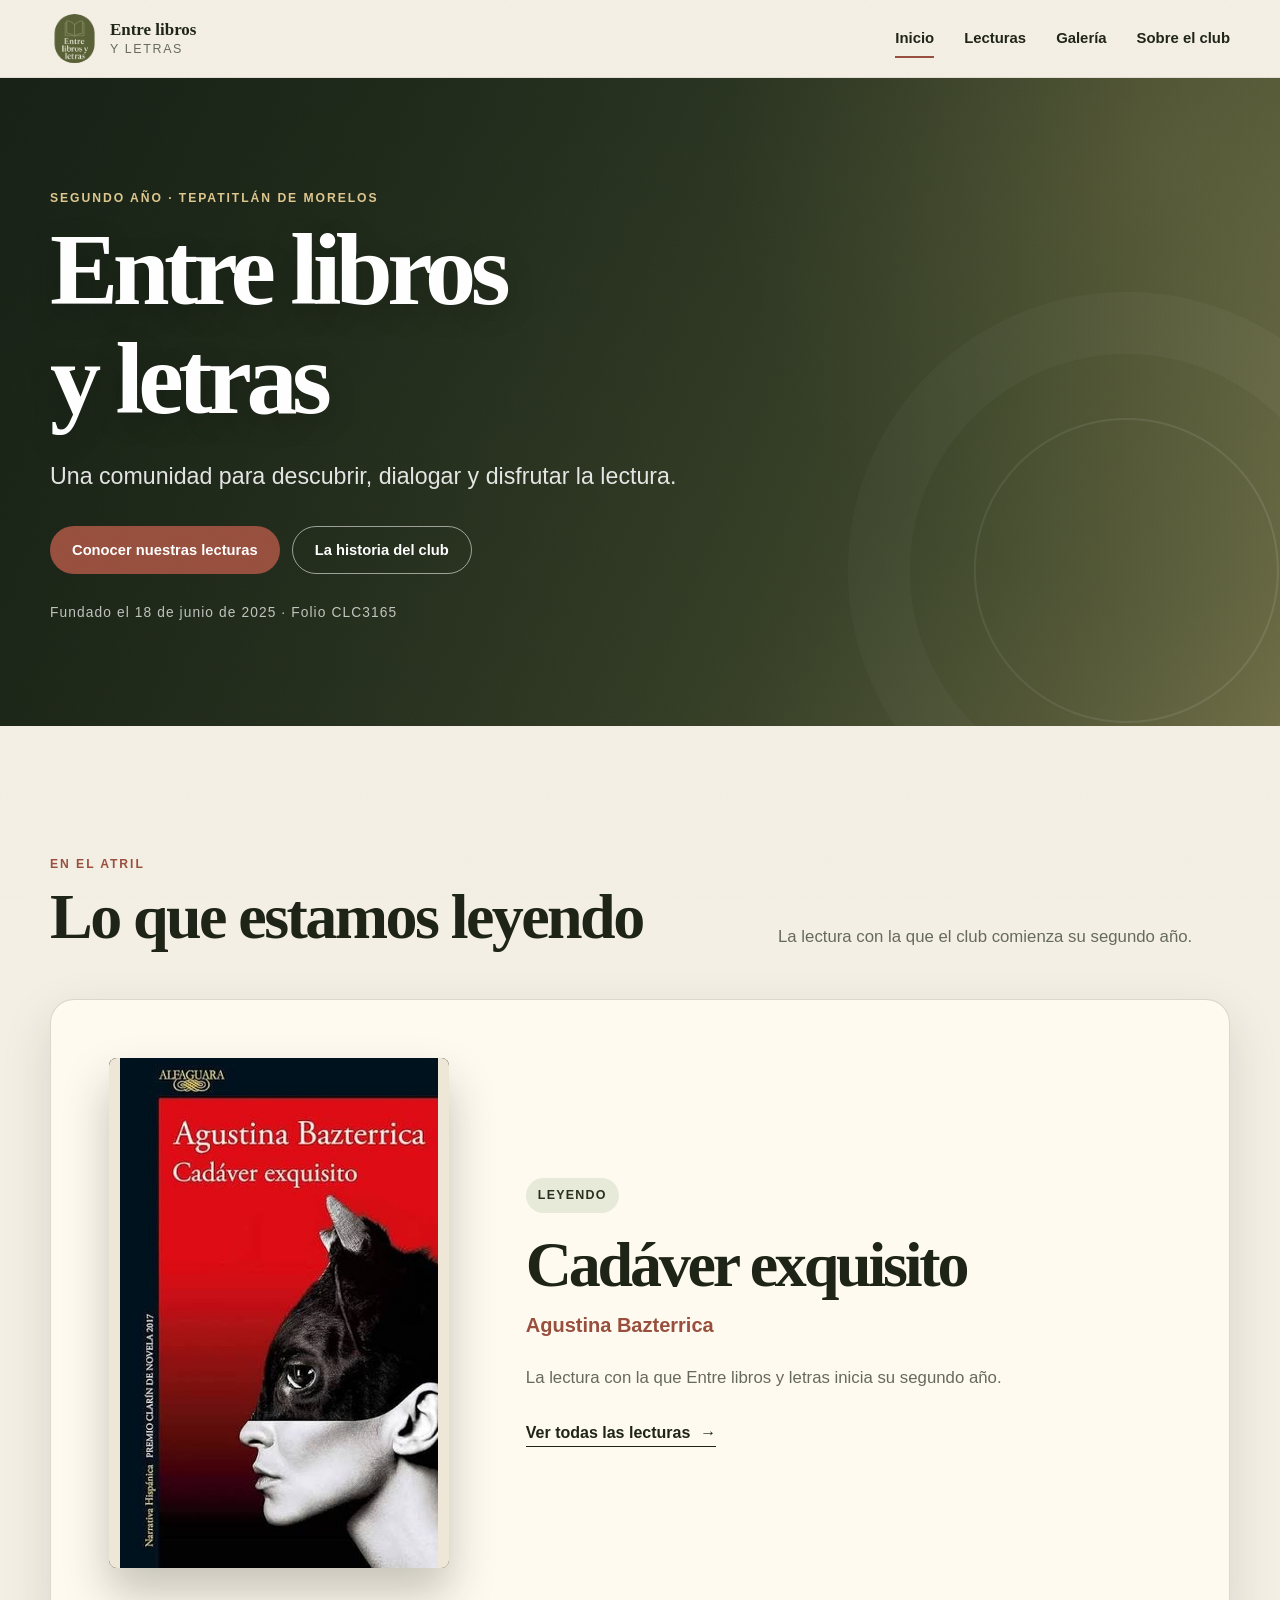
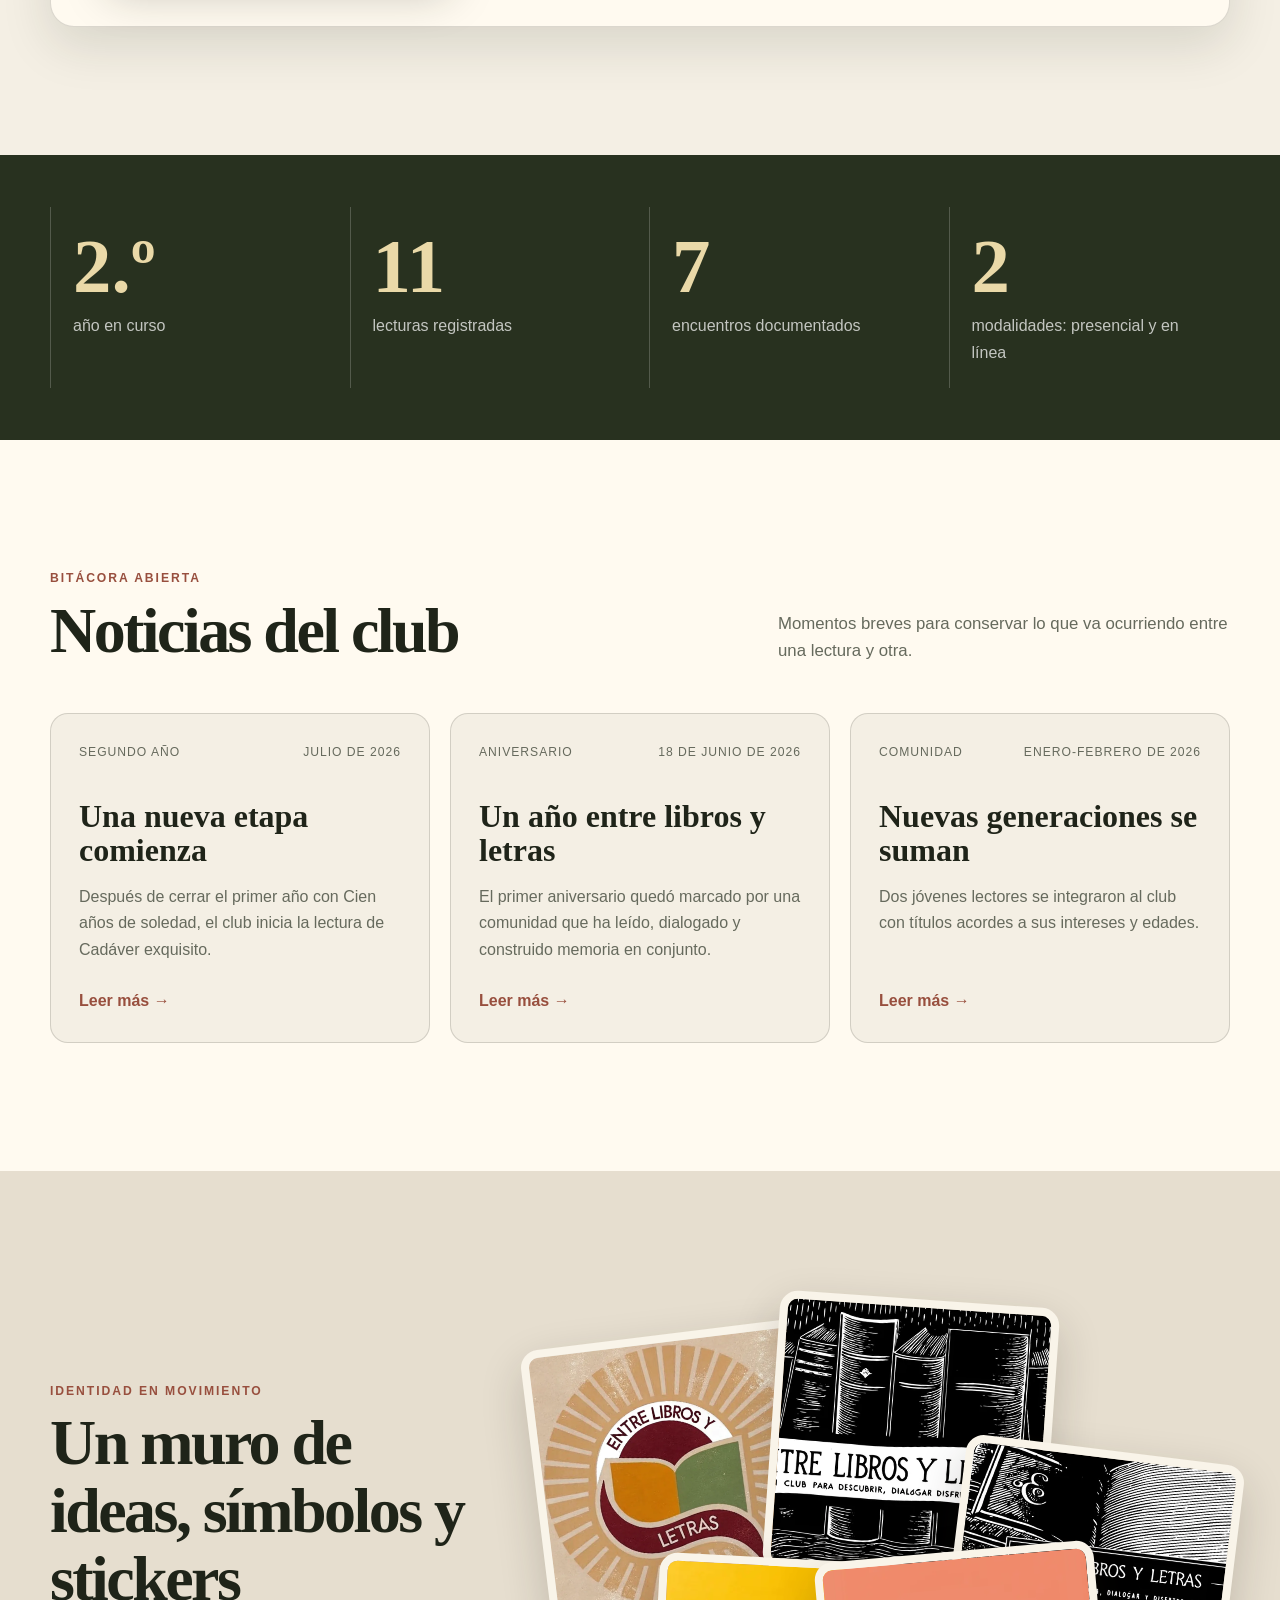
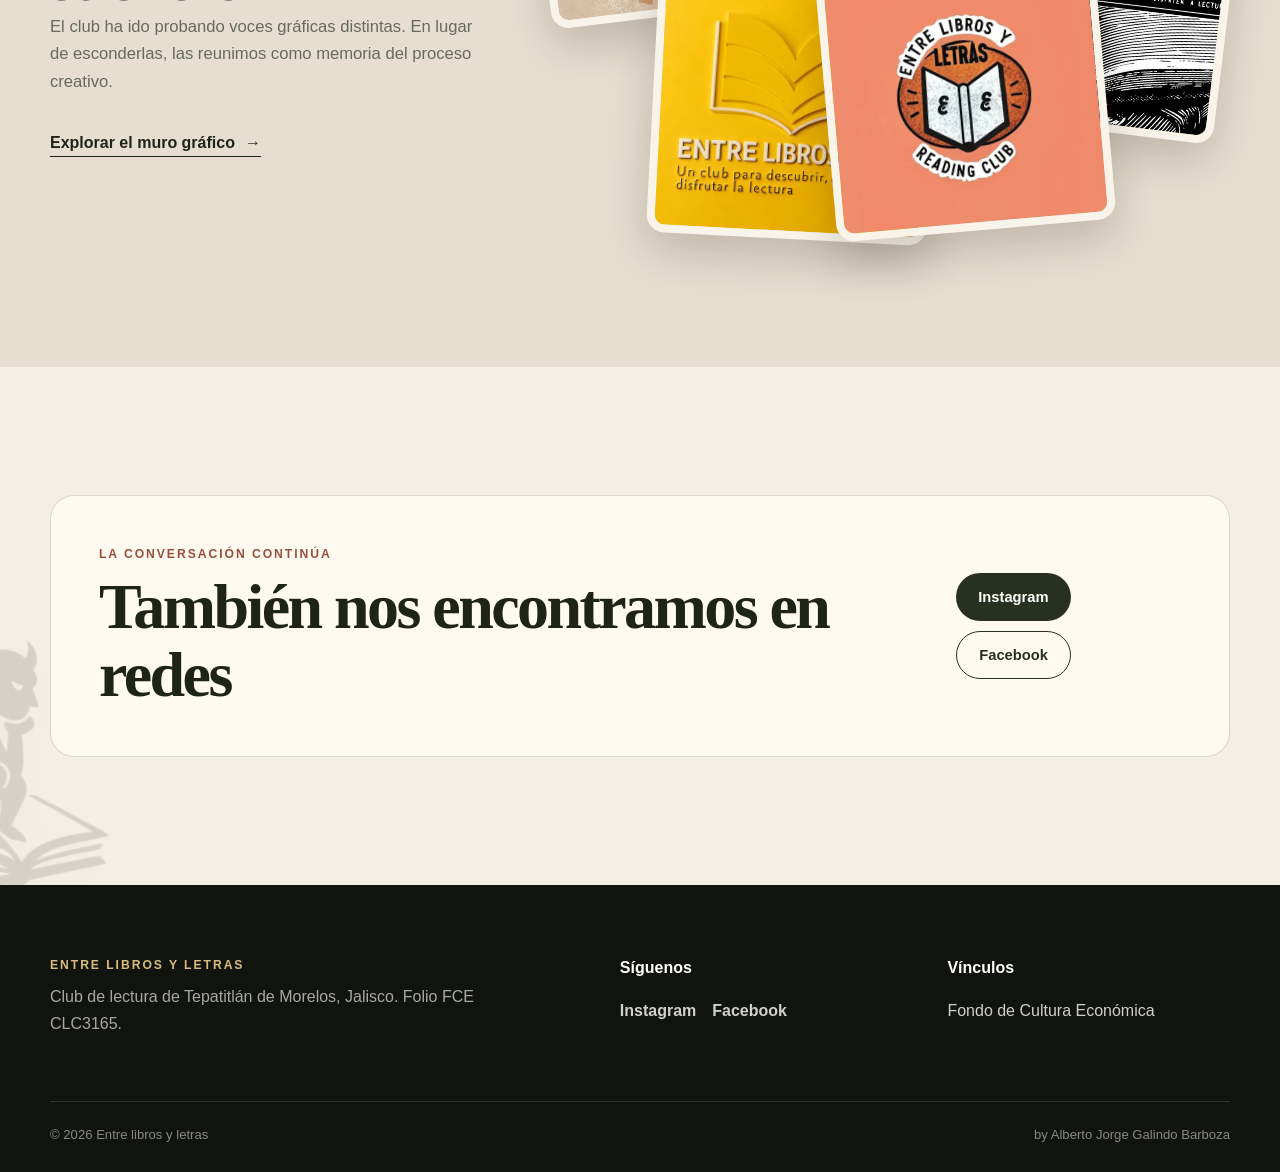
==== index.html @ 65f83a03 "Initial commit" ====
<!doctype html><html lang="es"><head><title>Entre libros y letras · Club de lectura</title><meta charset="utf-8">
<meta name="viewport" content="width=device-width, initial-scale=1">
<meta name="description" content="Entre libros y letras, club de lectura de Tepatitlán de Morelos, Jalisco.">
<meta name="theme-color" content="#3f492c">
<link rel="icon" href="favicon.png" type="image/png">
<link rel="stylesheet" href="assets/css/main.css"></head>
<body data-page="home"><header class="site-header" data-header>
  <a class="brand" href="index.html" aria-label="Entre libros y letras, inicio">
    <img src="assets/images/identity/logo-olive.webp" alt="" width="54" height="54">
    <span><strong>Entre libros</strong><small>y letras</small></span>
  </a>
  <button class="menu-toggle" type="button" aria-expanded="false" aria-controls="site-nav" data-menu-toggle>
    <span></span><span></span><span></span><span class="sr-only">Abrir menú</span>
  </button>
  <nav class="site-nav" id="site-nav" data-nav>
    <a href="index.html">Inicio</a>
    <a href="lecturas.html">Lecturas</a>
    <a href="galeria.html">Galería</a>
    <a href="nosotros.html">Sobre el club</a>
  </nav>
</header>
<main>
<section class="hero">
  <div class="hero-media" aria-hidden="true"></div>
  <div class="hero-overlay"></div>
  <div class="hero-content container">
    <p class="eyebrow hero-kicker">Segundo año · Tepatitlán de Morelos</p>
    <h1>Entre libros<br>y letras</h1>
    <p class="hero-lead">Una comunidad para descubrir, dialogar y disfrutar la lectura.</p>
    <div class="hero-actions">
      <a class="button button-primary" href="lecturas.html">Conocer nuestras lecturas</a>
      <a class="button button-ghost" href="nosotros.html">La historia del club</a>
    </div>
    <p class="hero-date">Fundado el 18 de junio de 2025 · Folio CLC3165</p>
  </div>
</section>

<section class="section section-paper" aria-labelledby="lectura-actual-title">
  <div class="container split-heading">
    <div><p class="eyebrow">En el atril</p><h2 id="lectura-actual-title">Lo que estamos leyendo</h2></div>
    <p>La lectura con la que el club comienza su segundo año.</p>
  </div>
  <div class="container" id="current-reading"><div class="loading-card">Cargando lectura…</div></div>
</section>

<section class="section stats-section">
  <div class="container stats-grid">
    <article><strong>2.º</strong><span>año en curso</span></article>
    <article><strong>11</strong><span>lecturas registradas</span></article>
    <article><strong>7</strong><span>encuentros documentados</span></article>
    <article><strong>2</strong><span>modalidades: presencial y en línea</span></article>
  </div>
</section>

<section class="section section-cream" aria-labelledby="noticias-title">
  <div class="container split-heading">
    <div><p class="eyebrow">Bitácora abierta</p><h2 id="noticias-title">Noticias del club</h2></div>
    <p>Momentos breves para conservar lo que va ocurriendo entre una lectura y otra.</p>
  </div>
  <div class="container news-grid" id="news-grid"></div>
</section>

<section class="section sticker-teaser" aria-labelledby="sticker-title">
  <div class="container sticker-teaser-grid">
    <div class="sticker-copy">
      <p class="eyebrow">Identidad en movimiento</p>
      <h2 id="sticker-title">Un muro de ideas, símbolos y stickers</h2>
      <p>El club ha ido probando voces gráficas distintas. En lugar de esconderlas, las reunimos como memoria del proceso creativo.</p>
      <a class="text-link" href="galeria.html#muro-grafico">Explorar el muro gráfico <span>→</span></a>
    </div>
    <div class="sticker-preview" id="sticker-preview" aria-label="Vista previa del muro de stickers"></div>
  </div>
</section>

<section class="section section-paper social-callout">
  <img class="titivillus-edge titivillus-edge-left" src="assets/images/titivillus/titivillus-peek.png" alt="Titivillus asomándose desde el borde">
  <div class="container social-callout-inner">
    <div><p class="eyebrow">La conversación continúa</p><h2>También nos encontramos en redes</h2></div>
    <div class="social-buttons">
      <a class="button button-dark" href="https://www.instagram.com/club_entrelibrosyletras/" target="_blank" rel="noopener">Instagram</a>
      <a class="button button-outline" href="https://www.facebook.com/profile.php?id=61576953523553" target="_blank" rel="noopener">Facebook</a>
    </div>
  </div>
</section>
</main><footer class="site-footer">
  <div class="footer-grid">
    <div>
      <p class="eyebrow">Entre libros y letras</p>
      <p>Club de lectura de Tepatitlán de Morelos, Jalisco. Folio FCE CLC3165.</p>
    </div>
    <div>
      <p class="footer-title">Síguenos</p>
      <div class="social-links">
        <a href="https://www.instagram.com/club_entrelibrosyletras/" target="_blank" rel="noopener">Instagram</a>
        <a href="https://www.facebook.com/profile.php?id=61576953523553" target="_blank" rel="noopener">Facebook</a>
      </div>
    </div>
    <div>
      <p class="footer-title">Vínculos</p>
      <a href="https://www.fondodeculturaeconomica.gob.mx/" target="_blank" rel="noopener">Fondo de Cultura Económica</a>
    </div>
  </div>
  <div class="footer-bottom">
    <span>© <span data-year></span> Entre libros y letras</span>
    <span>by Alberto Jorge Galindo Barboza</span>
  </div>
</footer>
<div class="lightbox" data-lightbox hidden aria-hidden="true">
  <button type="button" class="lightbox-close" data-lightbox-close aria-label="Cerrar imagen">×</button>
  <img src="" alt="" data-lightbox-image>
  <p data-lightbox-caption></p>
</div><script src="assets/js/site.js" defer></script></body></html>
---- assets/css/main.css ----
:root{
  --paper:#f4efe4;--cream:#fffaf0;--ink:#1f2419;--muted:#666a5d;
  --olive:#4f5936;--olive-dark:#28311f;--olive-soft:#899063;
  --gold:#c6a76a;--rust:#984f3e;--line:rgba(31,36,25,.16);
  --shadow:0 18px 50px rgba(30,35,24,.13);--radius:24px;--max:1180px;
}
*{box-sizing:border-box}html{scroll-behavior:smooth}body{margin:0;background:var(--paper);color:var(--ink);font-family:Arial,Helvetica,sans-serif;line-height:1.65;-webkit-font-smoothing:antialiased}body::before{content:"";position:fixed;inset:0;pointer-events:none;z-index:9999;opacity:.035;background-image:url("data:image/svg+xml,%3Csvg xmlns='http://www.w3.org/2000/svg' width='180' height='180' viewBox='0 0 180 180'%3E%3Cfilter id='n'%3E%3CfeTurbulence type='fractalNoise' baseFrequency='.8' numOctaves='2' stitchTiles='stitch'/%3E%3C/filter%3E%3Crect width='100%25' height='100%25' filter='url(%23n)' opacity='.55'/%3E%3C/svg%3E")}
img{max-width:100%;display:block}a{color:inherit}button,input{font:inherit}.container{width:min(calc(100% - 40px),var(--max));margin-inline:auto}.sr-only{position:absolute;width:1px;height:1px;padding:0;margin:-1px;overflow:hidden;clip:rect(0,0,0,0);white-space:nowrap;border:0}.eyebrow{text-transform:uppercase;letter-spacing:.16em;font-size:.76rem;font-weight:800;margin:0 0 .55rem;color:var(--rust)}h1,h2,h3{font-family:Georgia,'Times New Roman',serif;line-height:1.06;margin:0}h1{font-size:clamp(3.2rem,8vw,7.5rem);letter-spacing:-.055em}h2{font-size:clamp(2.3rem,5vw,4.6rem);letter-spacing:-.04em}h3{font-size:1.55rem}p{margin-top:0}.section{position:relative;padding:clamp(78px,10vw,130px) 0}.section-paper{background:var(--paper)}.section-cream{background:var(--cream)}
.site-header{height:78px;padding:0 max(20px,calc((100vw - var(--max))/2));display:flex;align-items:center;justify-content:space-between;position:sticky;top:0;background:rgba(244,239,228,.9);backdrop-filter:blur(18px);z-index:100;border-bottom:1px solid rgba(31,36,25,.08)}.brand{display:flex;align-items:center;gap:11px;text-decoration:none}.brand img{width:49px;height:49px;border-radius:50%;object-fit:cover}.brand span{display:grid;line-height:1}.brand strong{font-family:Georgia,serif;font-size:1.06rem}.brand small{font-size:.78rem;letter-spacing:.13em;text-transform:uppercase;color:var(--muted);margin-top:4px}.site-nav{display:flex;align-items:center;gap:30px}.site-nav a{text-decoration:none;font-weight:700;font-size:.93rem;position:relative}.site-nav a::after{content:"";position:absolute;left:0;right:100%;bottom:-7px;height:2px;background:var(--rust);transition:.25s}.site-nav a:hover::after,.site-nav a.is-active::after{right:0}.menu-toggle{display:none;border:0;background:transparent;width:44px;height:44px;padding:10px}.menu-toggle span:not(.sr-only){display:block;height:2px;background:var(--ink);margin:5px 0}
.hero{min-height:calc(100svh - 78px);display:flex;align-items:flex-end;position:relative;overflow:hidden;background:var(--olive-dark);color:#fff}.hero-media{position:absolute;inset:0;background:url('../images/identity/hero-books.webp') center/cover no-repeat;transform:scale(1.06);filter:blur(1.5px)}.hero-overlay{position:absolute;inset:0;background:linear-gradient(90deg,rgba(20,26,15,.96) 0%,rgba(20,26,15,.78) 48%,rgba(20,26,15,.34) 100%),linear-gradient(0deg,rgba(18,22,13,.78),transparent 55%)}.hero-content{position:relative;padding-top:100px;padding-bottom:clamp(70px,10vw,120px)}.hero-kicker{color:#dfc88f}.hero h1{max-width:900px;text-shadow:0 8px 30px rgba(0,0,0,.2)}.hero-lead{font-size:clamp(1.15rem,2vw,1.45rem);max-width:650px;margin:24px 0 30px;color:rgba(255,255,255,.88)}.hero-actions{display:flex;gap:12px;flex-wrap:wrap}.hero-date{margin:28px 0 0;font-size:.86rem;letter-spacing:.08em;color:rgba(255,255,255,.72)}.button{display:inline-flex;align-items:center;justify-content:center;min-height:48px;padding:0 22px;border-radius:999px;text-decoration:none;font-weight:800;font-size:.92rem;transition:transform .2s,background .2s,color .2s,border .2s}.button:hover{transform:translateY(-2px)}.button-primary{background:var(--rust);color:#fff}.button-primary:hover{background:#7e3f32}.button-ghost{border:1px solid rgba(255,255,255,.55);color:#fff}.button-ghost:hover{background:#fff;color:var(--ink)}.button-dark{background:var(--olive-dark);color:#fff}.button-outline{border:1px solid var(--olive-dark);color:var(--olive-dark)}
.split-heading{display:grid;grid-template-columns:1.2fr .8fr;gap:50px;align-items:end;margin-bottom:48px}.split-heading>p{max-width:480px;margin:0;color:var(--muted);font-size:1.05rem}.current-card{display:grid;grid-template-columns:minmax(230px,340px) 1fr;gap:clamp(35px,6vw,85px);align-items:center;padding:clamp(26px,5vw,58px);background:var(--cream);border:1px solid var(--line);border-radius:var(--radius);box-shadow:var(--shadow)}.cover-frame{position:relative;aspect-ratio:2/3;border-radius:8px;overflow:hidden;background:linear-gradient(145deg,var(--olive-dark),var(--olive));box-shadow:0 25px 45px rgba(28,32,21,.25)}.cover-frame img{position:absolute;inset:0;width:100%;height:100%;object-fit:cover;z-index:2}.cover-fallback{position:absolute;inset:0;padding:24px;display:flex;flex-direction:column;justify-content:space-between;color:#fff;background:linear-gradient(135deg,var(--olive-dark),#6f784c)}.cover-fallback::before{content:"";position:absolute;inset:14px;border:1px solid rgba(255,255,255,.42)}.cover-fallback strong,.cover-fallback span{position:relative}.cover-fallback strong{font-family:Georgia,serif;font-size:clamp(1.5rem,3vw,2.45rem);line-height:1.02}.cover-fallback span{font-size:.8rem;letter-spacing:.1em;text-transform:uppercase}.current-copy .status-pill{display:inline-flex;padding:7px 12px;border-radius:999px;background:#e7ead8;color:var(--olive-dark);font-size:.78rem;font-weight:900;text-transform:uppercase;letter-spacing:.1em}.current-copy h3{font-size:clamp(2.5rem,5vw,5.5rem);letter-spacing:-.05em;margin:18px 0 10px}.current-author{font-size:1.25rem;color:var(--rust);font-weight:700}.current-note{max-width:650px;color:var(--muted);font-size:1.05rem;margin:22px 0 28px}.text-link{display:inline-flex;gap:10px;text-decoration:none;font-weight:900;border-bottom:1px solid currentColor}.text-link span{transition:transform .2s}.text-link:hover span{transform:translateX(5px)}.loading-card{padding:40px;border:1px dashed var(--line);border-radius:16px;text-align:center;color:var(--muted)}
.stats-section{background:var(--olive-dark);color:#fff;padding:52px 0}.stats-grid{display:grid;grid-template-columns:repeat(4,1fr);gap:18px}.stats-grid article{padding:22px;border-left:1px solid rgba(255,255,255,.2)}.stats-grid strong{display:block;font-family:Georgia,serif;font-size:clamp(3rem,6vw,5rem);line-height:1;color:#ead9a8}.stats-grid span{display:block;margin-top:8px;color:rgba(255,255,255,.72)}.news-grid{display:grid;grid-template-columns:repeat(3,1fr);gap:20px}.news-card{display:flex;flex-direction:column;min-height:330px;padding:28px;border:1px solid var(--line);border-radius:18px;background:var(--paper);transition:transform .25s,box-shadow .25s}.news-card:hover{transform:translateY(-6px);box-shadow:var(--shadow)}.news-meta{display:flex;justify-content:space-between;gap:12px;font-size:.76rem;text-transform:uppercase;letter-spacing:.08em;color:var(--muted)}.news-card h3{font-size:2rem;margin:38px 0 16px}.news-card p{color:var(--muted)}.news-card a{margin-top:auto;text-decoration:none;font-weight:900;color:var(--rust)}
.sticker-teaser{background:#e6decf;overflow:hidden}.sticker-teaser-grid{display:grid;grid-template-columns:.78fr 1.22fr;gap:40px;align-items:center}.sticker-copy p:not(.eyebrow){color:var(--muted);font-size:1.04rem}.sticker-copy .text-link{margin-top:18px}.sticker-preview{height:540px;position:relative}.sticker-preview img{position:absolute;width:clamp(150px,22vw,280px);aspect-ratio:1/1;object-fit:cover;background:#f9f4e9;border-radius:18px;box-shadow:0 18px 45px rgba(36,31,22,.2);border:8px solid #f9f4e9;transition:transform .3s}.sticker-preview img:nth-child(1){left:0;top:35px;transform:rotate(-7deg)}.sticker-preview img:nth-child(2){left:34%;top:0;transform:rotate(4deg)}.sticker-preview img:nth-child(3){right:0;top:150px;transform:rotate(7deg)}.sticker-preview img:nth-child(4){left:17%;bottom:0;transform:rotate(3deg)}.sticker-preview img:nth-child(5){right:18%;bottom:8px;transform:rotate(-5deg)}.sticker-preview img:hover{z-index:4;transform:rotate(0) scale(1.04)}
.social-callout{overflow:hidden}.social-callout-inner{display:flex;align-items:center;justify-content:space-between;gap:35px;padding:48px;border:1px solid var(--line);border-radius:var(--radius);background:var(--cream)}.social-buttons{display:flex;gap:10px;flex-wrap:wrap}.titivillus-edge{position:absolute;pointer-events:none;filter:drop-shadow(0 12px 20px rgba(0,0,0,.14));opacity:.12}.titivillus-edge-left{width:360px;left:-190px;bottom:-30px;transform:rotate(9deg)}.titivillus-edge-right{width:430px;right:-210px;bottom:-25px;transform:rotate(-9deg);opacity:.18}
.page-hero{padding:clamp(100px,14vw,180px) 0 80px;position:relative;overflow:hidden;color:#fff;background:var(--olive-dark)}.page-hero::before{content:"";position:absolute;inset:0;background:radial-gradient(circle at 80% 20%,rgba(198,167,106,.32),transparent 32%),linear-gradient(135deg,#26301e,#4d5735)}.page-hero .container{position:relative}.page-hero h1{font-size:clamp(4.5rem,10vw,9rem)}.page-hero p:last-child{max-width:720px;font-size:1.15rem;color:rgba(255,255,255,.78)}.page-hero .eyebrow{color:#e5d099}.page-hero-books::after,.page-hero-gallery::after,.page-hero-about::after{content:"";position:absolute;width:420px;height:420px;right:-80px;bottom:-210px;border:1px solid rgba(255,255,255,.16);border-radius:50%;box-shadow:0 0 0 60px rgba(255,255,255,.03),0 0 0 120px rgba(255,255,255,.02)}
.reading-toolbar{display:flex;align-items:end;justify-content:space-between;gap:30px;margin-bottom:42px}.filter-group{display:flex;gap:8px;flex-wrap:wrap}.filter-button{border:1px solid var(--line);background:transparent;padding:9px 16px;border-radius:999px;cursor:pointer;font-weight:800;color:var(--muted)}.filter-button.is-active,.filter-button:hover{background:var(--olive-dark);color:#fff;border-color:var(--olive-dark)}.books-grid{display:grid;grid-template-columns:repeat(4,1fr);gap:32px 22px}.book-card{display:flex;flex-direction:column}.book-card[hidden]{display:none}.book-card .cover-frame{border-radius:7px;transition:transform .25s,box-shadow .25s}.book-card:hover .cover-frame{transform:translateY(-7px) rotate(-1deg);box-shadow:0 30px 55px rgba(28,32,21,.28)}.book-card h3{font-size:1.5rem;line-height:1.1;margin:18px 0 7px}.book-card-author{color:var(--rust);font-weight:700;margin-bottom:10px}.book-card-meta{display:flex;gap:8px;flex-wrap:wrap;font-size:.76rem;color:var(--muted);text-transform:uppercase;letter-spacing:.06em}.book-card-note{font-size:.9rem;color:var(--muted);margin:12px 0 0}.source-note{margin-top:55px;padding-top:20px;border-top:1px solid var(--line);font-size:.82rem;color:var(--muted)}.quote-section{background:var(--olive-dark);color:#fff}.quote-card{min-height:420px;display:grid;grid-template-columns:240px 1fr;gap:45px;align-items:center}.quote-card img{opacity:.75}.quote-card blockquote{font-family:Georgia,serif;font-size:clamp(2rem,4.5vw,4.6rem);line-height:1.08;margin:0}.quote-card p{grid-column:2;color:#d9c797}
.gallery-grid{columns:3 300px;column-gap:18px}.gallery-card{break-inside:avoid;margin-bottom:18px;border-radius:16px;overflow:hidden;background:var(--cream);border:1px solid var(--line);cursor:zoom-in}.gallery-card img{width:100%;height:auto;transition:transform .4s}.gallery-card:hover img{transform:scale(1.025)}.gallery-caption{padding:18px}.gallery-caption small{display:block;color:var(--rust);font-weight:800;text-transform:uppercase;letter-spacing:.07em}.gallery-caption h3{font-size:1.35rem;margin:7px 0}.gallery-caption p{font-size:.9rem;color:var(--muted);margin:0}.sticker-wall-section{background:#191b16;color:#fff;overflow:hidden}.split-heading-light>p{color:rgba(255,255,255,.65)}.sticker-wall{columns:5 220px;column-gap:16px;width:min(calc(100% - 24px),1500px);margin:auto}.sticker-tile{break-inside:avoid;margin:0 0 16px;border-radius:16px;overflow:hidden;background:#f6f0e5;padding:8px;box-shadow:0 10px 30px rgba(0,0,0,.28);transform:rotate(var(--rotate));transition:transform .25s}.sticker-tile:hover{transform:rotate(0) scale(1.035);z-index:2}.sticker-tile img{width:100%;border-radius:10px}.loading-card-dark{border-color:rgba(255,255,255,.25);color:rgba(255,255,255,.65)}
.about-grid{display:grid;grid-template-columns:1.1fr .9fr;gap:clamp(40px,7vw,90px);align-items:start}.about-copy>p:not(.eyebrow){max-width:740px;font-size:1.08rem;color:var(--muted)}.principles-grid{display:grid;grid-template-columns:repeat(3,1fr);gap:12px;margin-top:45px}.principles-grid article{padding:22px;border-top:1px solid var(--line)}.principles-grid span{color:var(--rust);font-weight:900}.principles-grid h3{margin:14px 0 8px}.principles-grid p{font-size:.88rem;color:var(--muted)}.about-photo{margin:0;position:sticky;top:110px}.about-photo img{border-radius:var(--radius);box-shadow:var(--shadow)}.about-photo figcaption{font-size:.82rem;color:var(--muted);margin-top:12px}.certificate-section{background:var(--olive-dark);color:#fff}.certificate-grid{display:grid;grid-template-columns:.65fr 1.35fr;gap:60px;align-items:center}.certificate-grid p:not(.eyebrow){color:rgba(255,255,255,.72);font-size:1.08rem}.certificate-card{display:block;border-radius:18px;overflow:hidden;box-shadow:0 25px 60px rgba(0,0,0,.28);transition:transform .25s}.certificate-card:hover{transform:translateY(-6px)}.timeline{position:relative}.timeline::before{content:"";position:absolute;left:165px;top:8px;bottom:8px;width:1px;background:var(--line)}.timeline-item{display:grid;grid-template-columns:140px 28px 1fr;gap:22px;padding:0 0 42px}.timeline-date{text-align:right;font-size:.8rem;font-weight:900;text-transform:uppercase;letter-spacing:.06em;color:var(--rust);padding-top:5px}.timeline-dot{width:14px;height:14px;border-radius:50%;background:var(--olive);border:4px solid var(--cream);box-shadow:0 0 0 1px var(--olive);margin:4px auto 0;z-index:1}.timeline-content{padding-bottom:30px;border-bottom:1px solid var(--line)}.timeline-content h3{margin-bottom:8px}.timeline-content p{color:var(--muted);margin:0}.join-card{display:grid;grid-template-columns:210px 1fr auto;gap:35px;align-items:center;padding:38px;border:1px solid var(--line);background:var(--cream);border-radius:var(--radius)}.join-card img{background:#fff;border-radius:12px}.join-card p:not(.eyebrow){color:var(--muted);margin:12px 0 0}.social-links{display:flex;gap:16px;flex-wrap:wrap}.social-links a{text-decoration:none;font-weight:800}.social-links-large{flex-direction:column}.social-links-large a{padding:10px 0;border-bottom:1px solid var(--line)}
.site-footer{background:#11130f;color:#fff;padding:70px max(20px,calc((100vw - var(--max))/2)) 26px}.footer-grid{display:grid;grid-template-columns:1.3fr .7fr .7fr;gap:45px;padding-bottom:48px}.footer-grid p{color:rgba(255,255,255,.63);max-width:480px}.footer-grid a{color:rgba(255,255,255,.8);text-decoration:none}.footer-title{font-weight:900;color:#fff!important}.footer-bottom{border-top:1px solid rgba(255,255,255,.13);padding-top:22px;display:flex;justify-content:space-between;gap:20px;color:rgba(255,255,255,.5);font-size:.82rem}.site-footer .eyebrow{color:#d8bd7e}
.lightbox{position:fixed;inset:0;background:rgba(12,14,10,.94);z-index:1000;display:grid;place-items:center;padding:50px}.lightbox[hidden]{display:none}.lightbox img{max-width:min(1100px,90vw);max-height:78vh;object-fit:contain}.lightbox p{color:#fff;max-width:900px;text-align:center;margin:16px auto 0}.lightbox-close{position:absolute;right:24px;top:16px;border:0;background:transparent;color:#fff;font-size:3rem;cursor:pointer}
@media(max-width:900px){.menu-toggle{display:block}.site-nav{position:absolute;left:0;right:0;top:77px;background:var(--paper);padding:25px 20px;display:none;flex-direction:column;align-items:flex-start;border-bottom:1px solid var(--line)}.site-nav.is-open{display:flex}.split-heading,.current-card,.sticker-teaser-grid,.about-grid,.certificate-grid,.quote-card{grid-template-columns:1fr}.stats-grid{grid-template-columns:repeat(2,1fr)}.news-grid{grid-template-columns:1fr}.books-grid{grid-template-columns:repeat(2,1fr)}.current-card .cover-frame{max-width:320px;margin:auto;width:100%}.sticker-preview{height:480px}.social-callout-inner{align-items:flex-start;flex-direction:column}.quote-card img{width:180px}.quote-card p{grid-column:1}.principles-grid{grid-template-columns:1fr}.about-photo{position:static}.join-card{grid-template-columns:160px 1fr}.social-links-large{grid-column:1/-1;flex-direction:row}.footer-grid{grid-template-columns:1fr 1fr}.footer-grid>div:first-child{grid-column:1/-1}}
@media(max-width:620px){.container{width:min(calc(100% - 26px),var(--max))}.site-header{height:70px}.brand img{width:43px;height:43px}.hero{min-height:780px}.hero h1{font-size:clamp(3.3rem,18vw,5.5rem)}.hero-media{background-position:68% center;transform:scale(1.15);filter:blur(4px);opacity:.78}.hero-overlay{background:linear-gradient(0deg,rgba(20,26,15,.98) 0%,rgba(20,26,15,.87) 68%,rgba(20,26,15,.58))}.hero-content{padding-bottom:62px}.button{width:100%}.stats-grid{grid-template-columns:1fr 1fr}.stats-grid article{padding:18px 12px}.stats-grid span{font-size:.85rem}.split-heading{gap:16px}.sticker-preview{height:410px}.sticker-preview img{width:160px}.books-grid{grid-template-columns:1fr 1fr;gap:25px 12px}.book-card h3{font-size:1.2rem}.book-card-note{display:none}.reading-toolbar{align-items:flex-start;flex-direction:column}.gallery-grid{columns:1}.sticker-wall{columns:2 140px}.page-hero{padding-top:105px}.page-hero h1{font-size:4.6rem}.timeline::before{left:7px}.timeline-item{grid-template-columns:24px 1fr;gap:12px}.timeline-date{grid-column:2;text-align:left;padding:0}.timeline-dot{grid-column:1;grid-row:1/3}.timeline-content{grid-column:2}.join-card{grid-template-columns:1fr}.join-card img{max-width:180px}.footer-grid{grid-template-columns:1fr}.footer-grid>div:first-child{grid-column:auto}.footer-bottom{flex-direction:column}.lightbox{padding:45px 12px}.titivillus-edge{display:none}}

/* 2026-07: clean hero and local book covers */
.hero{
  min-height:clamp(570px,72svh,720px);
  align-items:center;
  background:linear-gradient(135deg,#202d1f 0%,#4d5735 68%,#77754b 100%);
}
.hero-media{
  inset:0;
  transform:none;
  filter:none;
  opacity:1;
  background:
    radial-gradient(circle at 88% 76%,transparent 0 150px,rgba(255,255,255,.11) 151px 152px,transparent 153px 216px,rgba(255,255,255,.045) 217px 278px,transparent 279px),
    radial-gradient(circle at 91% 12%,rgba(198,167,106,.20),transparent 34%),
    linear-gradient(135deg,#202d1f 0%,#4d5735 68%,#77754b 100%);
}
.hero-overlay{
  background:linear-gradient(90deg,rgba(20,29,18,.76) 0%,rgba(20,29,18,.42) 58%,rgba(20,29,18,.08) 100%);
}
.hero-content{
  padding-top:clamp(64px,8vw,96px);
  padding-bottom:clamp(58px,8vw,88px);
}
.page-hero{padding:clamp(82px,11vw,142px) 0 68px;}
.cover-frame img{object-fit:contain;background:#eee7d8;}
.source-note code{font-size:.96em;color:var(--olive-dark);}
@media(max-width:620px){
  .hero{min-height:650px;}
  .hero-media{
    transform:none;
    filter:none;
    opacity:1;
    background:
      radial-gradient(circle at 112% 76%,transparent 0 120px,rgba(255,255,255,.10) 121px 122px,transparent 123px 170px,rgba(255,255,255,.04) 171px 220px,transparent 221px),
      radial-gradient(circle at 92% 7%,rgba(198,167,106,.17),transparent 32%),
      linear-gradient(145deg,#202d1f 0%,#4d5735 72%,#6f7047 100%);
  }
  .hero-overlay{background:linear-gradient(0deg,rgba(20,29,18,.78),rgba(20,29,18,.30));}
  .hero-content{padding-top:58px;padding-bottom:54px;}
  .page-hero{padding-top:88px;padding-bottom:58px;}
}
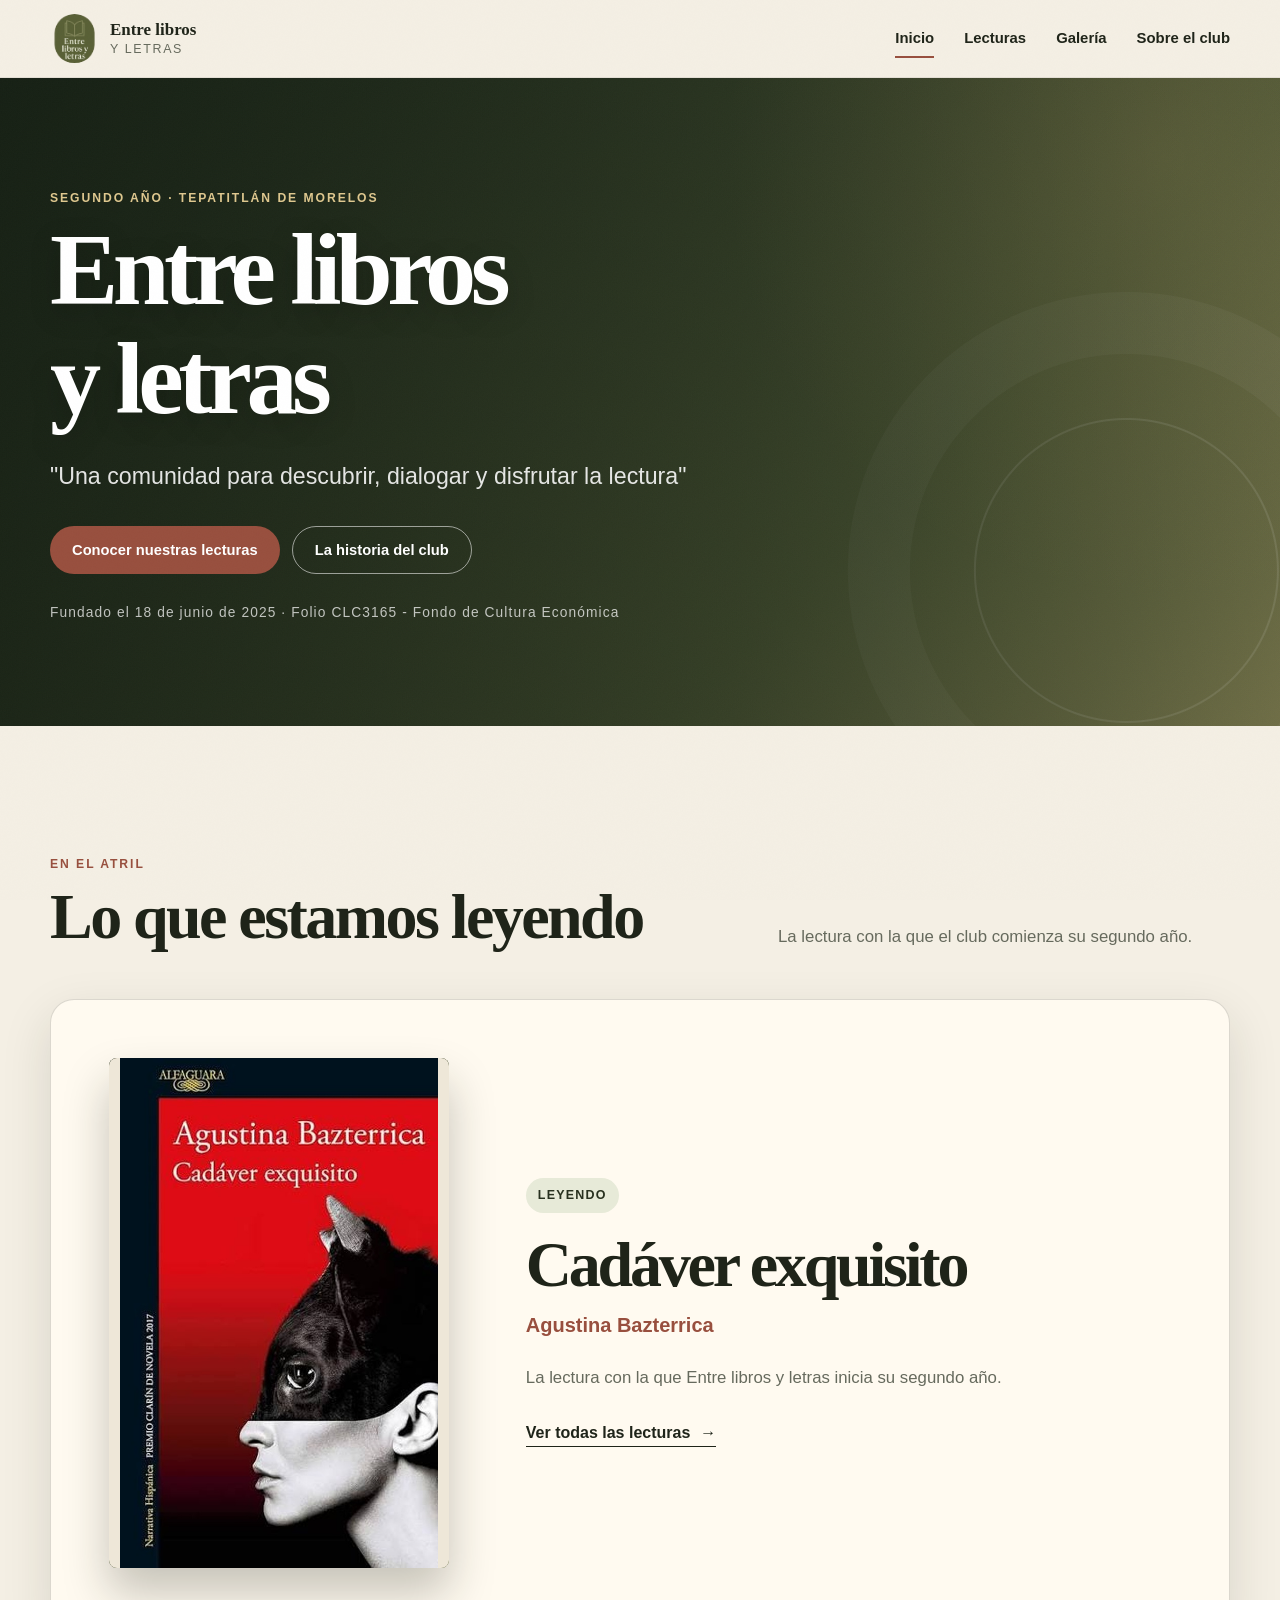
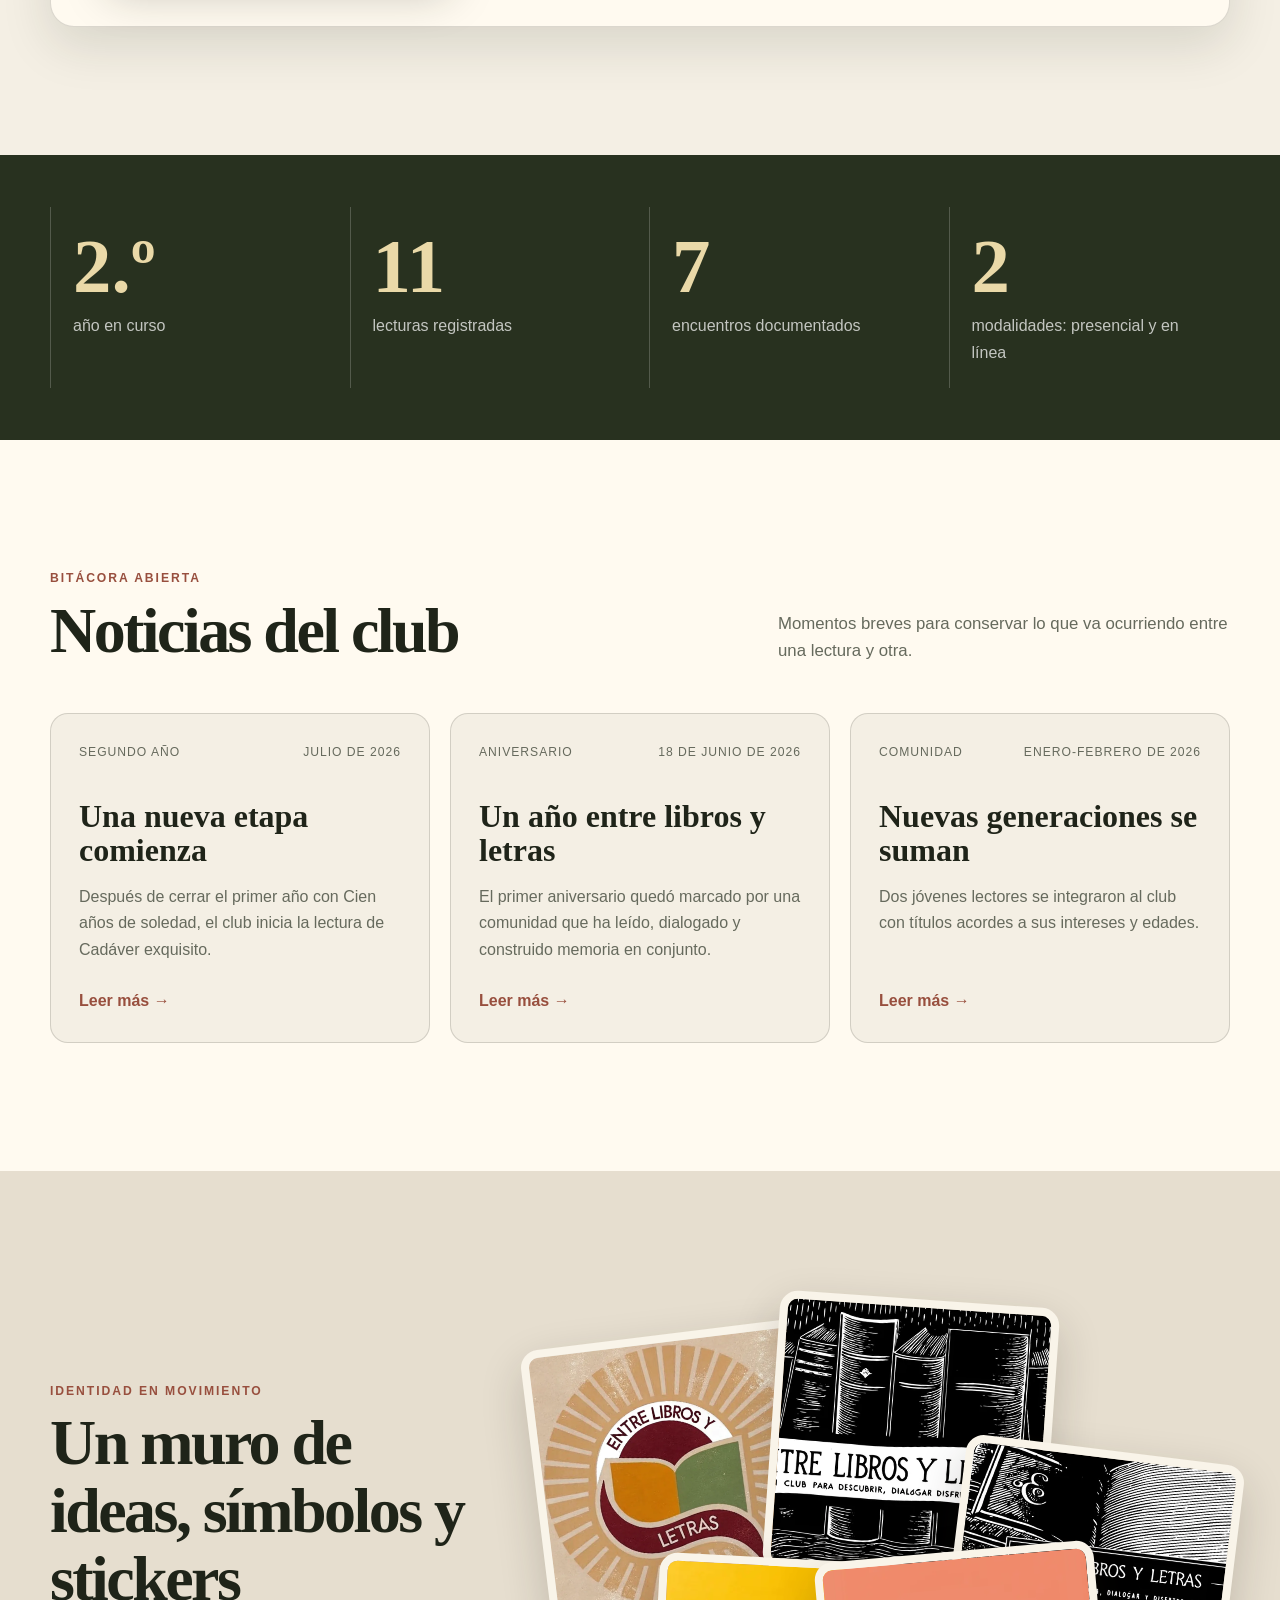
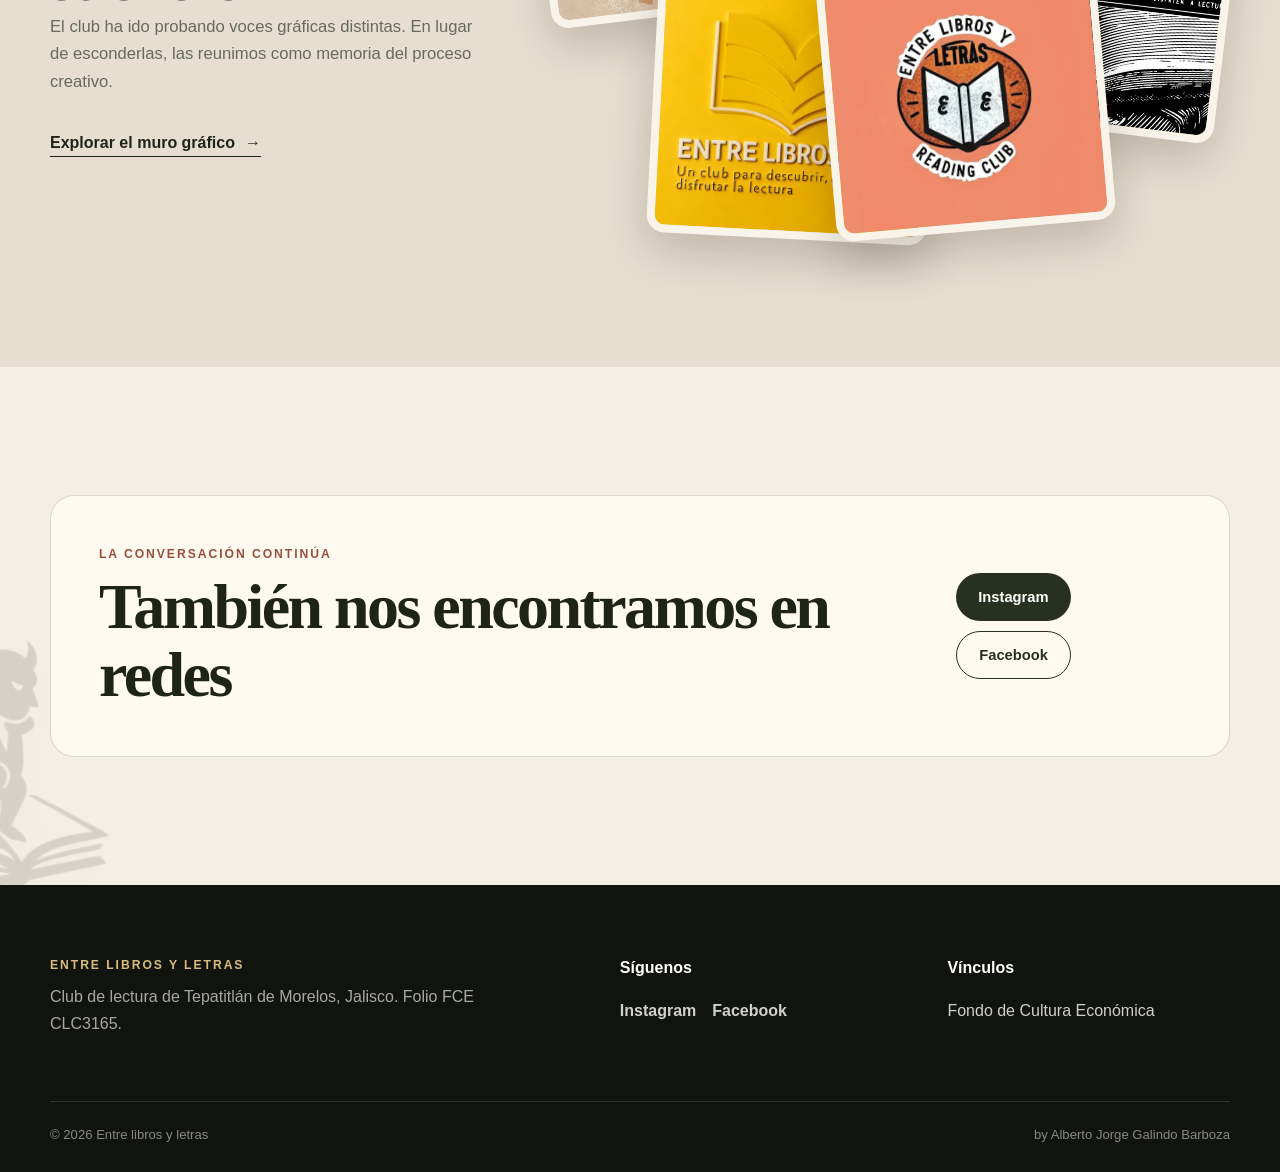
==== commit 6510d470: "Add image sizes & reliable hash scrolling Add width/height metadata to gallery.json and include widt" ====
--- a/index.html
+++ b/index.html
@@ -26,12 +26,12 @@
   <div class="hero-content container">
     <p class="eyebrow hero-kicker">Segundo año · Tepatitlán de Morelos</p>
     <h1>Entre libros<br>y letras</h1>
-    <p class="hero-lead">Una comunidad para descubrir, dialogar y disfrutar la lectura.</p>
+    <p class="hero-lead">"Una comunidad para descubrir, dialogar y disfrutar la lectura"</p>
     <div class="hero-actions">
       <a class="button button-primary" href="lecturas.html">Conocer nuestras lecturas</a>
       <a class="button button-ghost" href="nosotros.html">La historia del club</a>
     </div>
-    <p class="hero-date">Fundado el 18 de junio de 2025 · Folio CLC3165</p>
+    <p class="hero-date">Fundado el 18 de junio de 2025 · Folio CLC3165 - Fondo de Cultura Económica</p>
   </div>
 </section>
 
--- a/assets/css/main.css
+++ b/assets/css/main.css
@@ -63,3 +63,12 @@
   .hero-content{padding-top:58px;padding-bottom:54px;}
   .page-hero{padding-top:88px;padding-bottom:58px;}
 }
+
+
+/* 2026-07: reliable in-page anchors below the sticky header */
+html{scroll-padding-top:94px}
+section[id]{scroll-margin-top:94px}
+@media(max-width:620px){
+  html{scroll-padding-top:84px}
+  section[id]{scroll-margin-top:84px}
+}
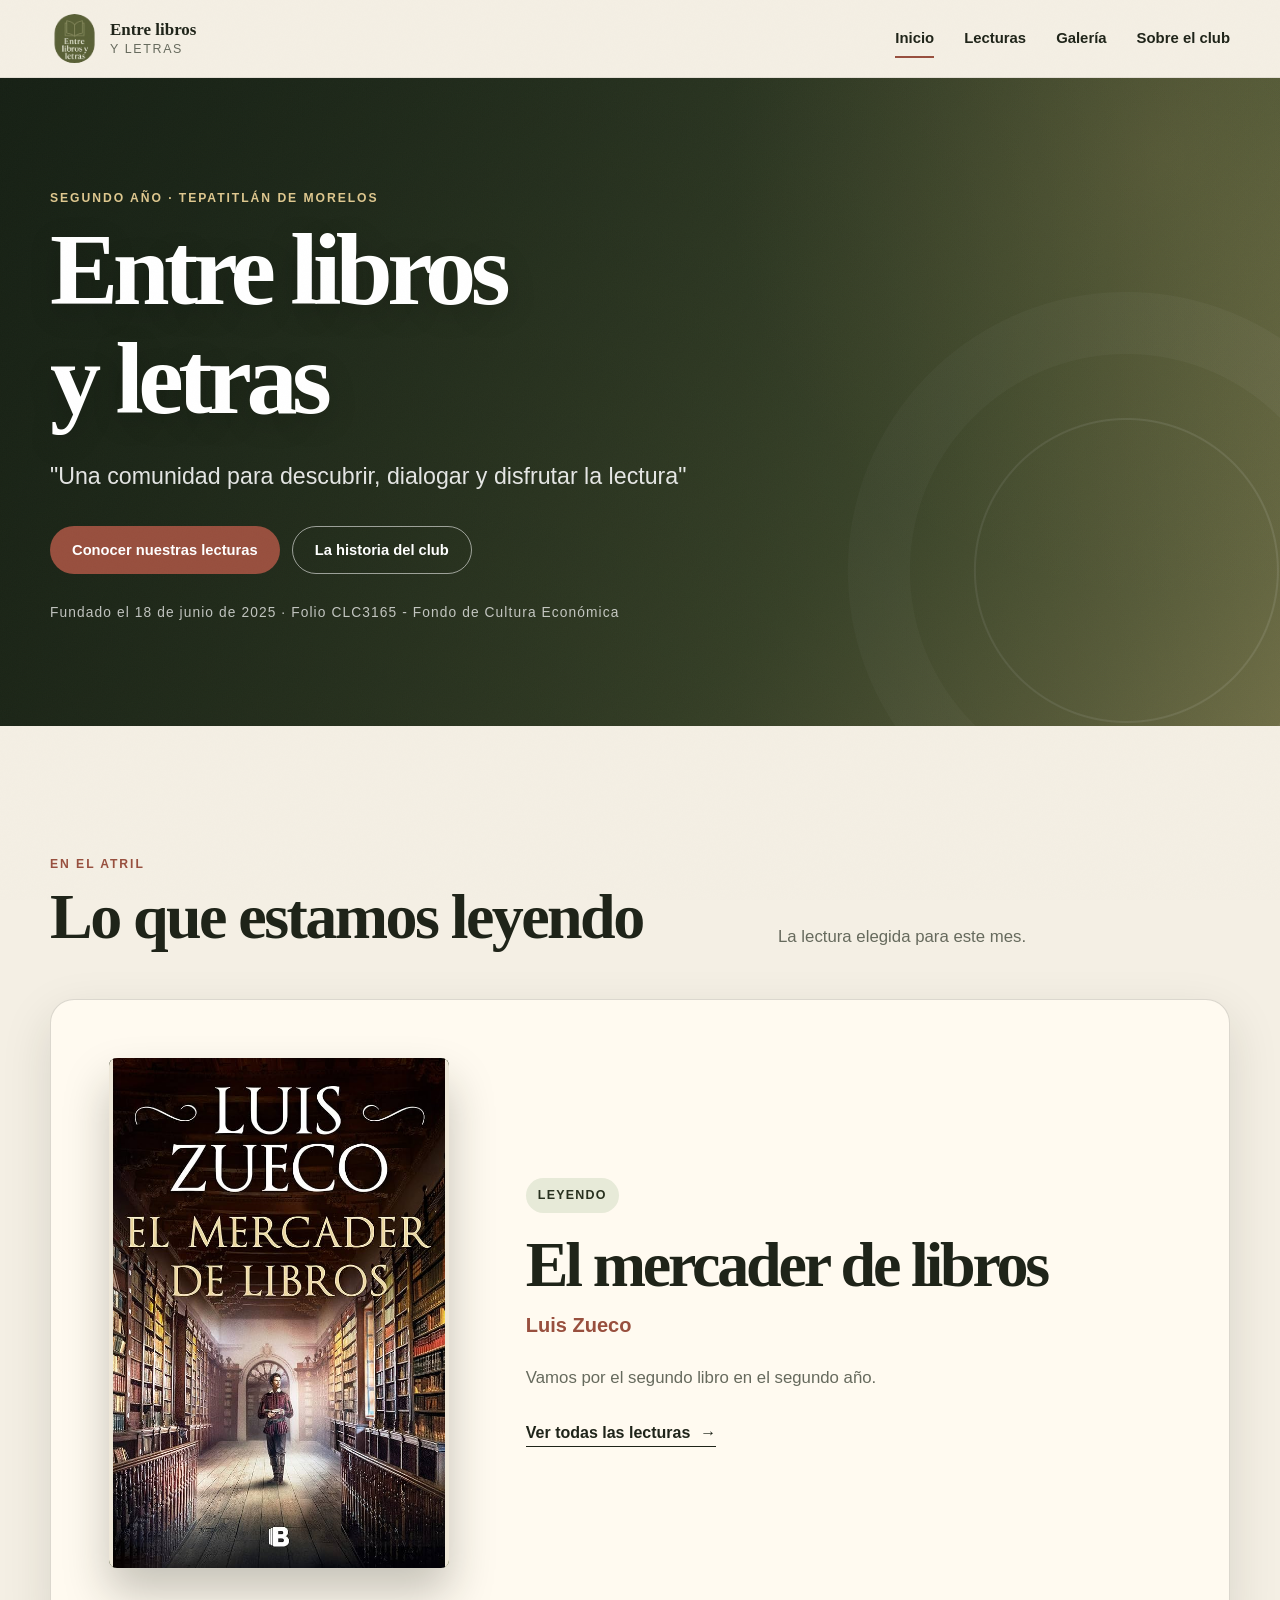
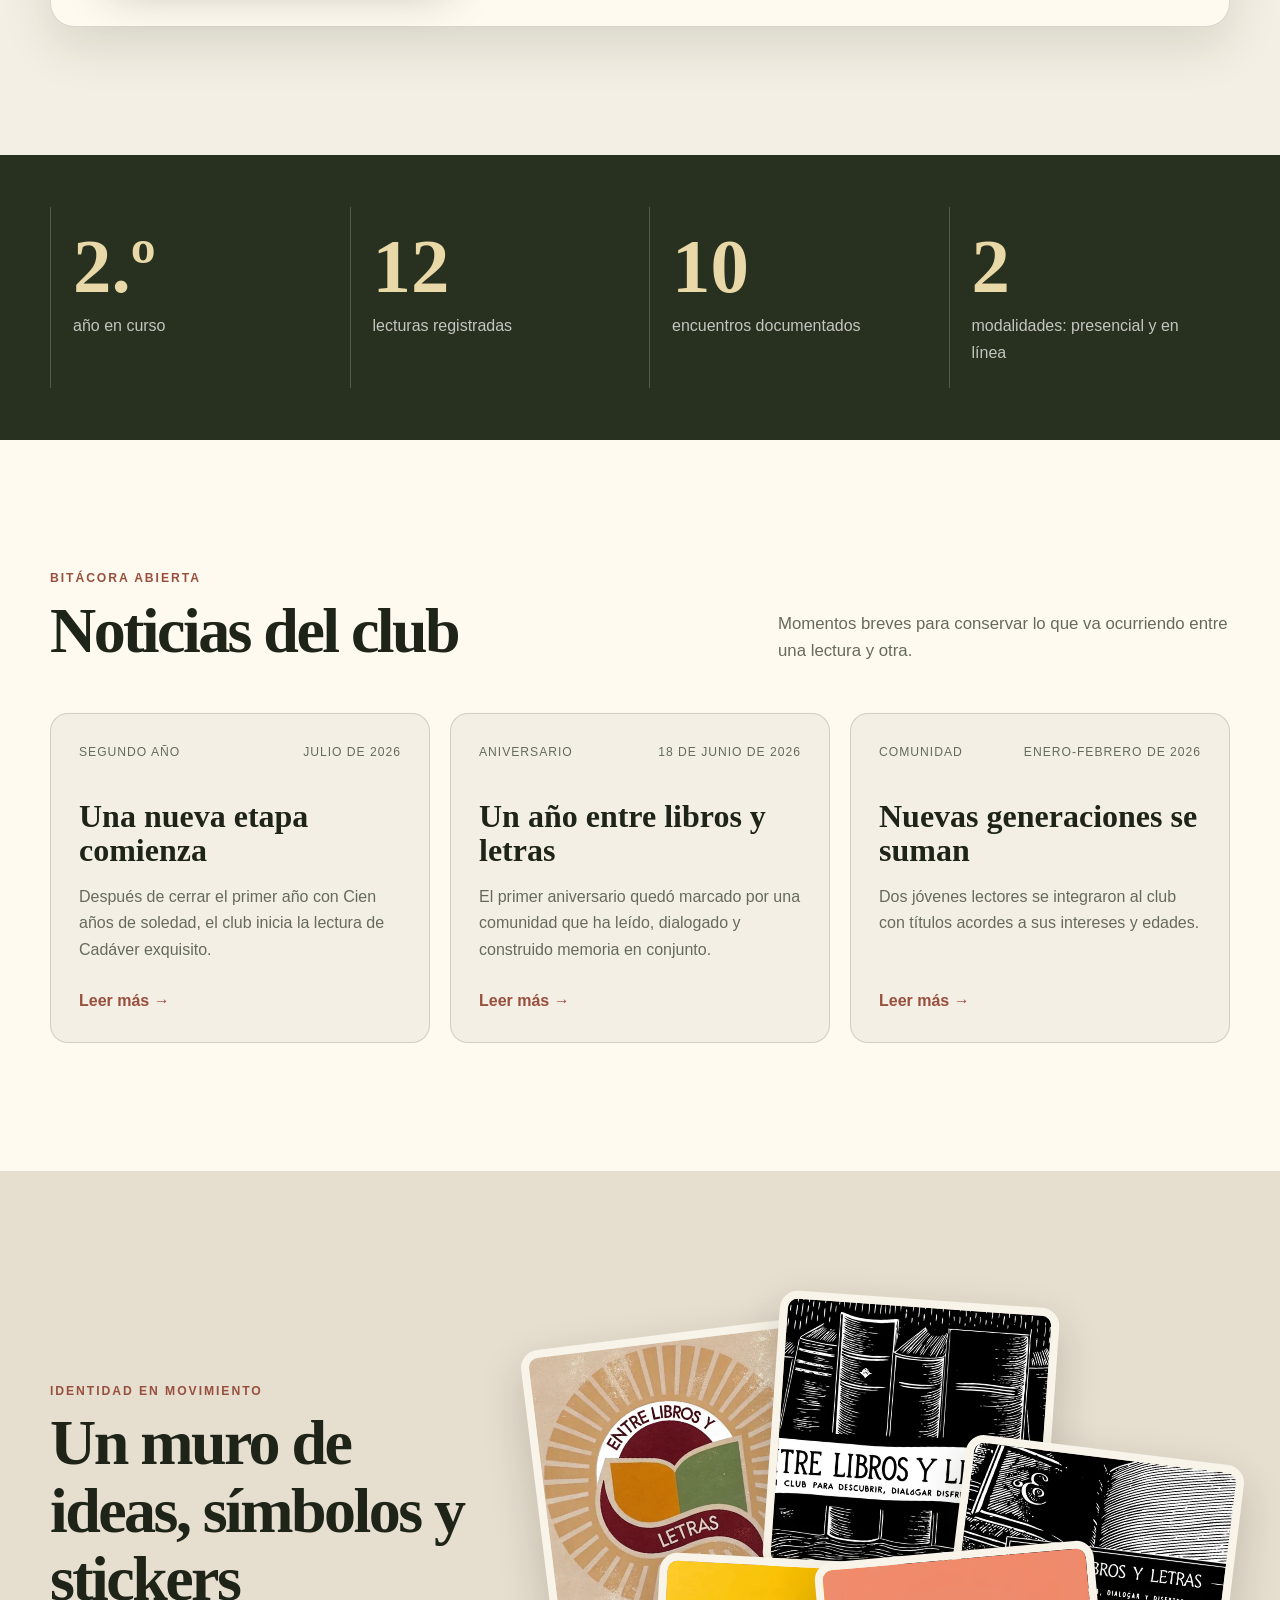
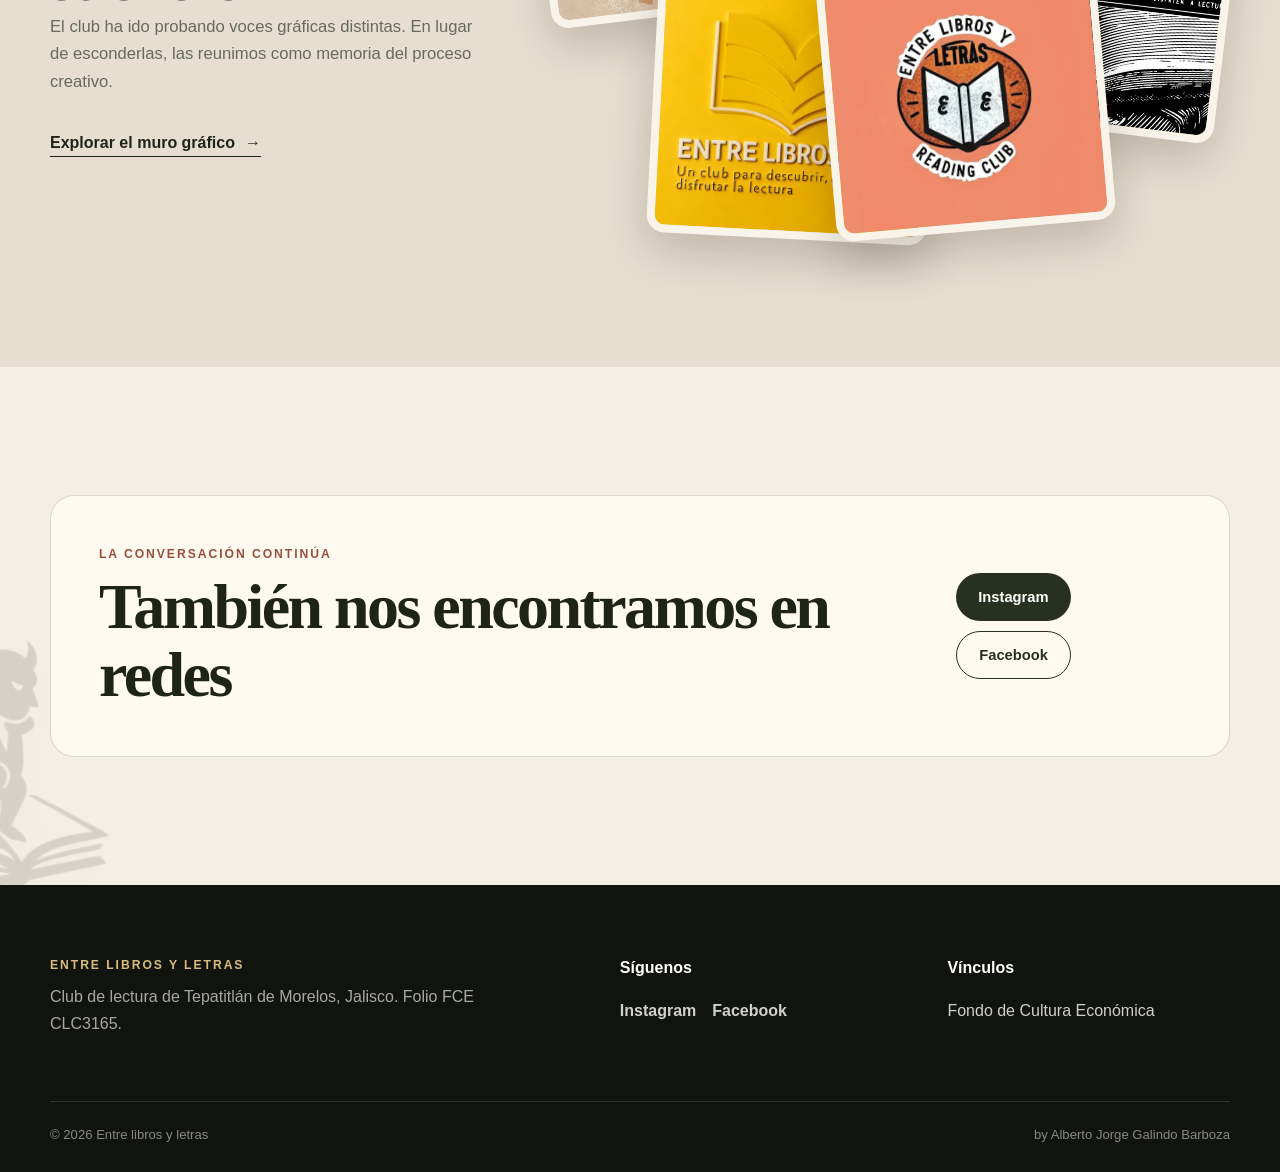
==== commit 52adf85c: "Add September meeting gallery Added two new presencial meeting photos and gallery entries for the Se" ====
--- a/index.html
+++ b/index.html
@@ -38,7 +38,7 @@
 <section class="section section-paper" aria-labelledby="lectura-actual-title">
   <div class="container split-heading">
     <div><p class="eyebrow">En el atril</p><h2 id="lectura-actual-title">Lo que estamos leyendo</h2></div>
-    <p>La lectura con la que el club comienza su segundo año.</p>
+    <p>La lectura elegida para este mes.</p>
   </div>
   <div class="container" id="current-reading"><div class="loading-card">Cargando lectura…</div></div>
 </section>
@@ -46,8 +46,8 @@
 <section class="section stats-section">
   <div class="container stats-grid">
     <article><strong>2.º</strong><span>año en curso</span></article>
-    <article><strong>11</strong><span>lecturas registradas</span></article>
-    <article><strong>7</strong><span>encuentros documentados</span></article>
+    <article><strong>12</strong><span>lecturas registradas</span></article>
+    <article><strong>10</strong><span>encuentros documentados</span></article>
     <article><strong>2</strong><span>modalidades: presencial y en línea</span></article>
   </div>
 </section>
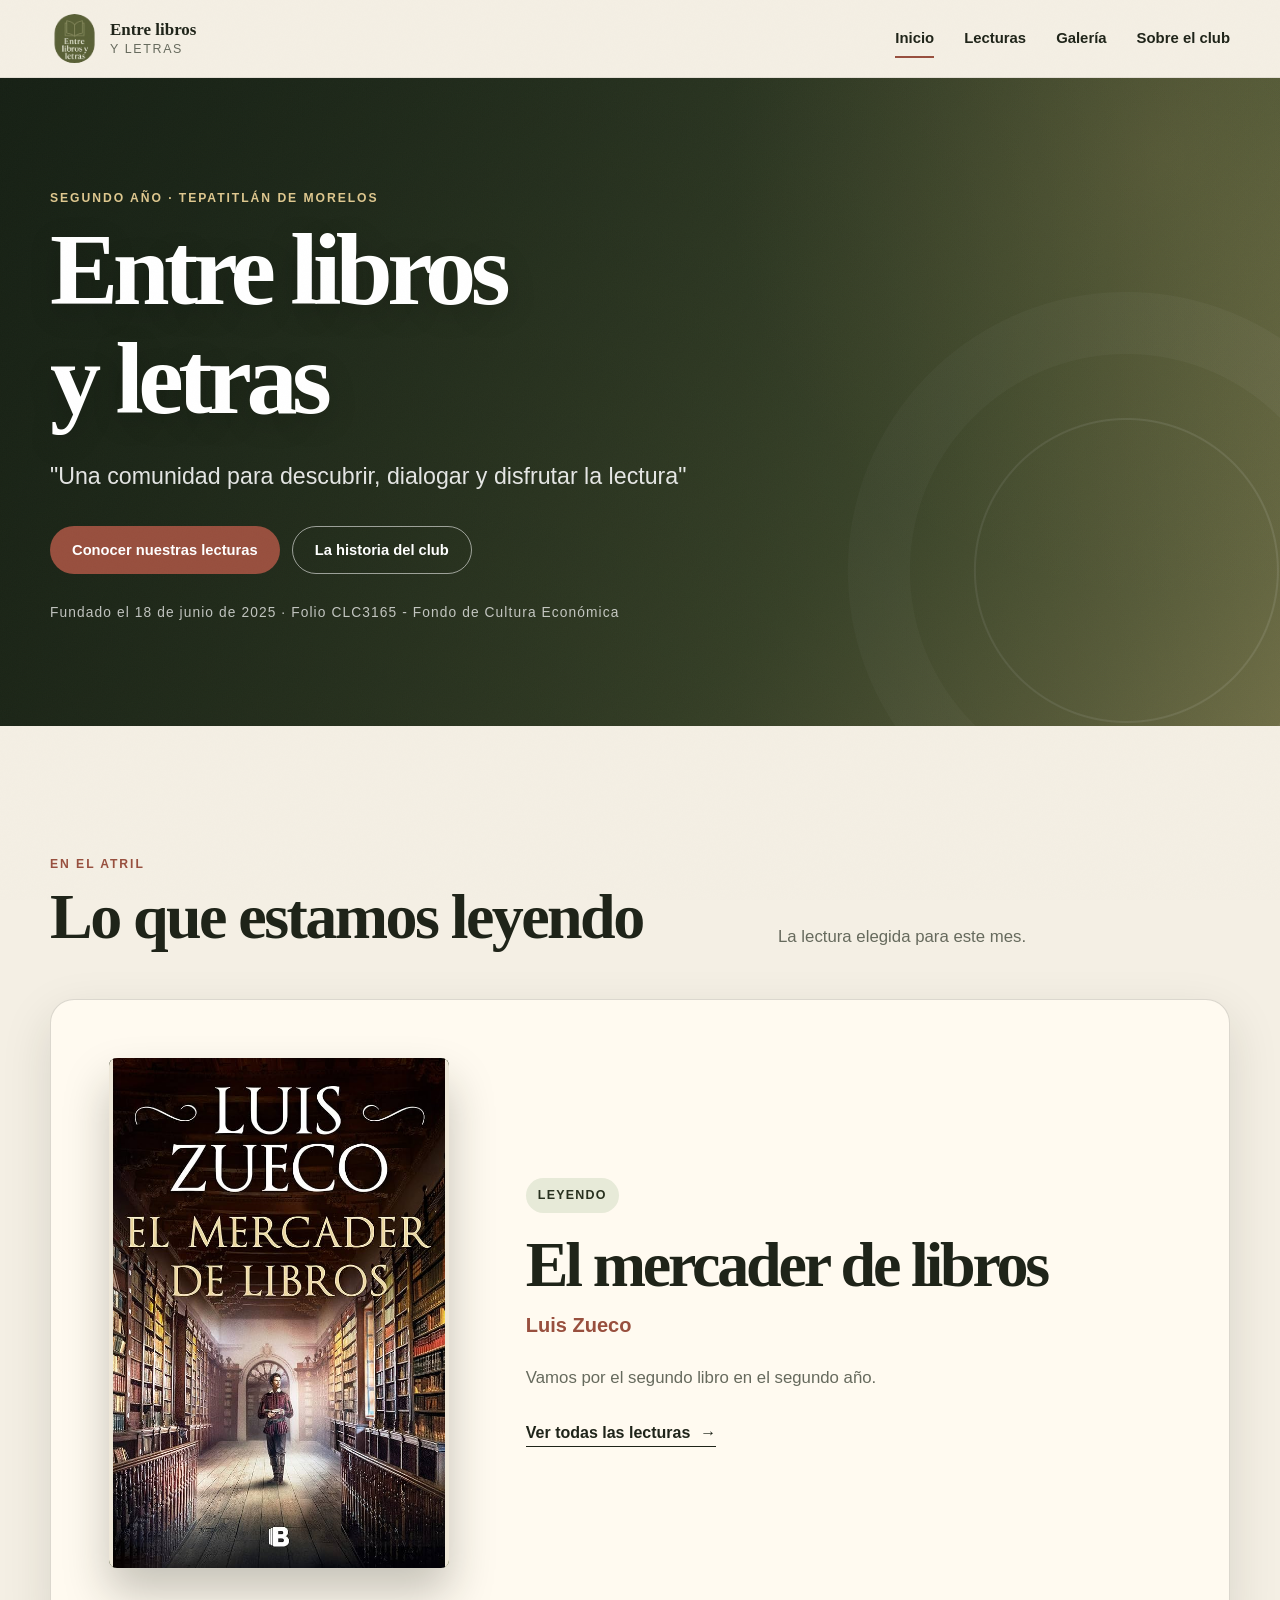
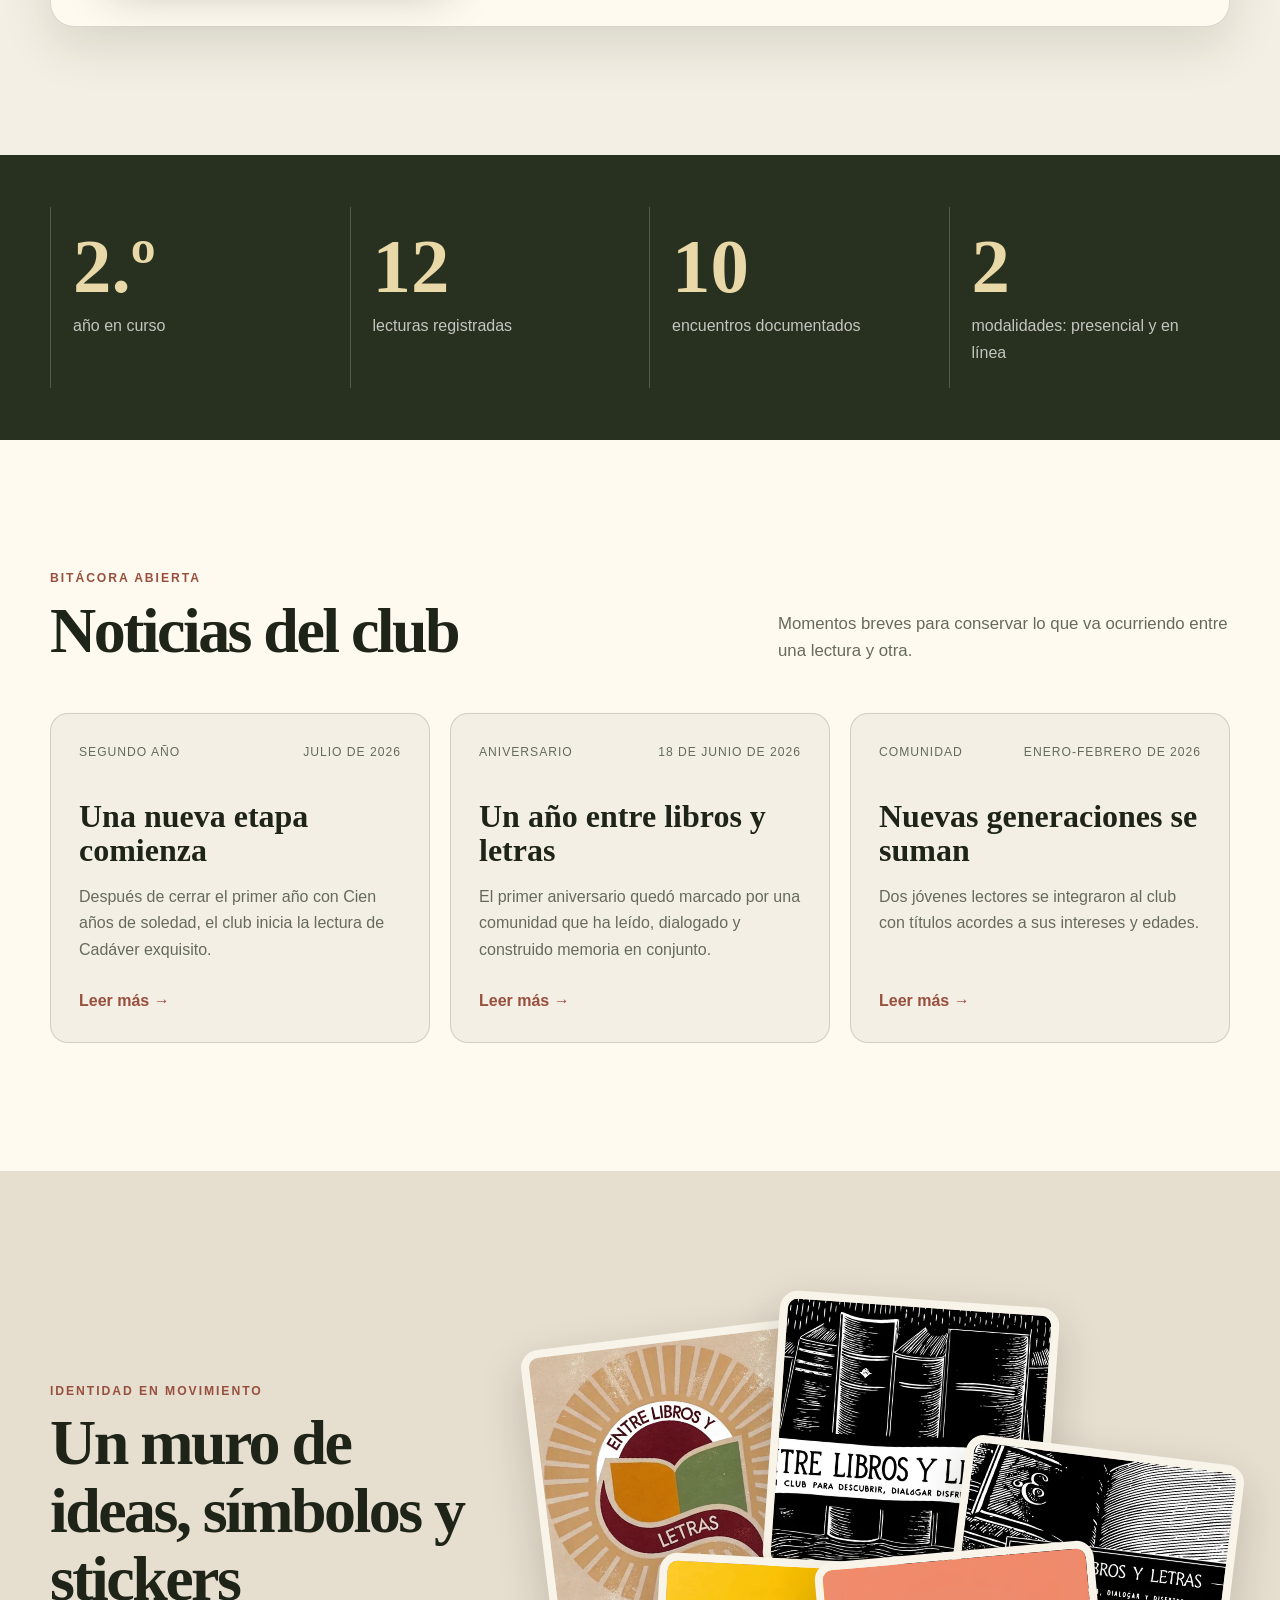
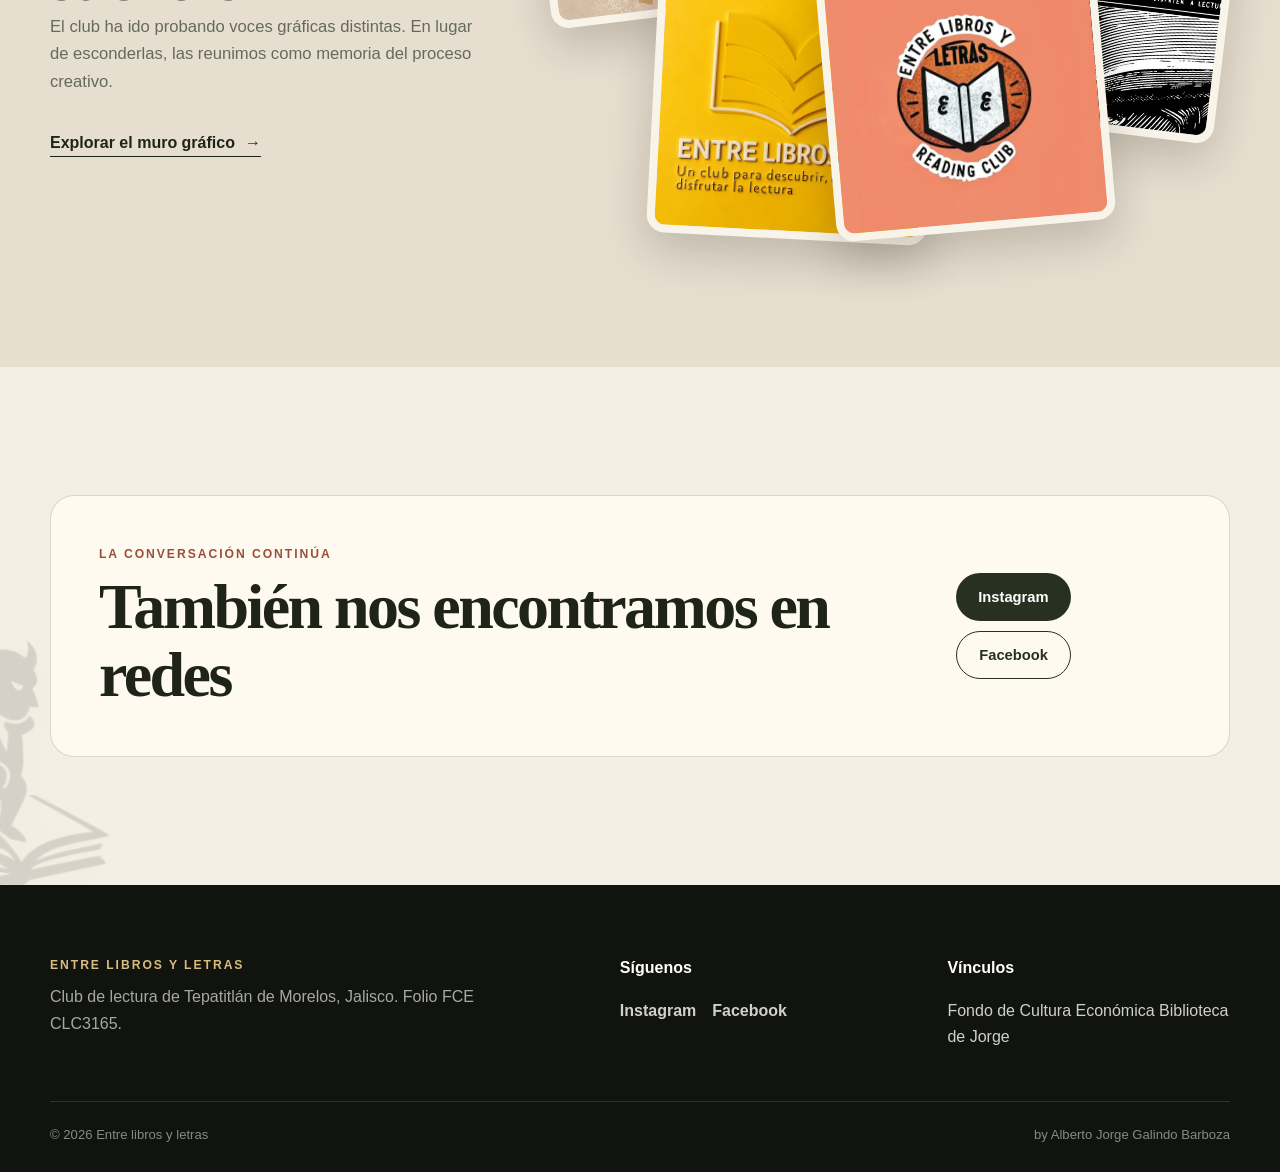
==== commit 1b4ae7c4: "feat: enlazar discretamente Biblioteca de Jorge" ====
--- a/index.html
+++ b/index.html
@@ -98,6 +98,7 @@
     <div>
       <p class="footer-title">Vínculos</p>
       <a href="https://www.fondodeculturaeconomica.gob.mx/" target="_blank" rel="noopener">Fondo de Cultura Económica</a>
+      <a href="biblioteca.html">Biblioteca de Jorge</a>
     </div>
   </div>
   <div class="footer-bottom">
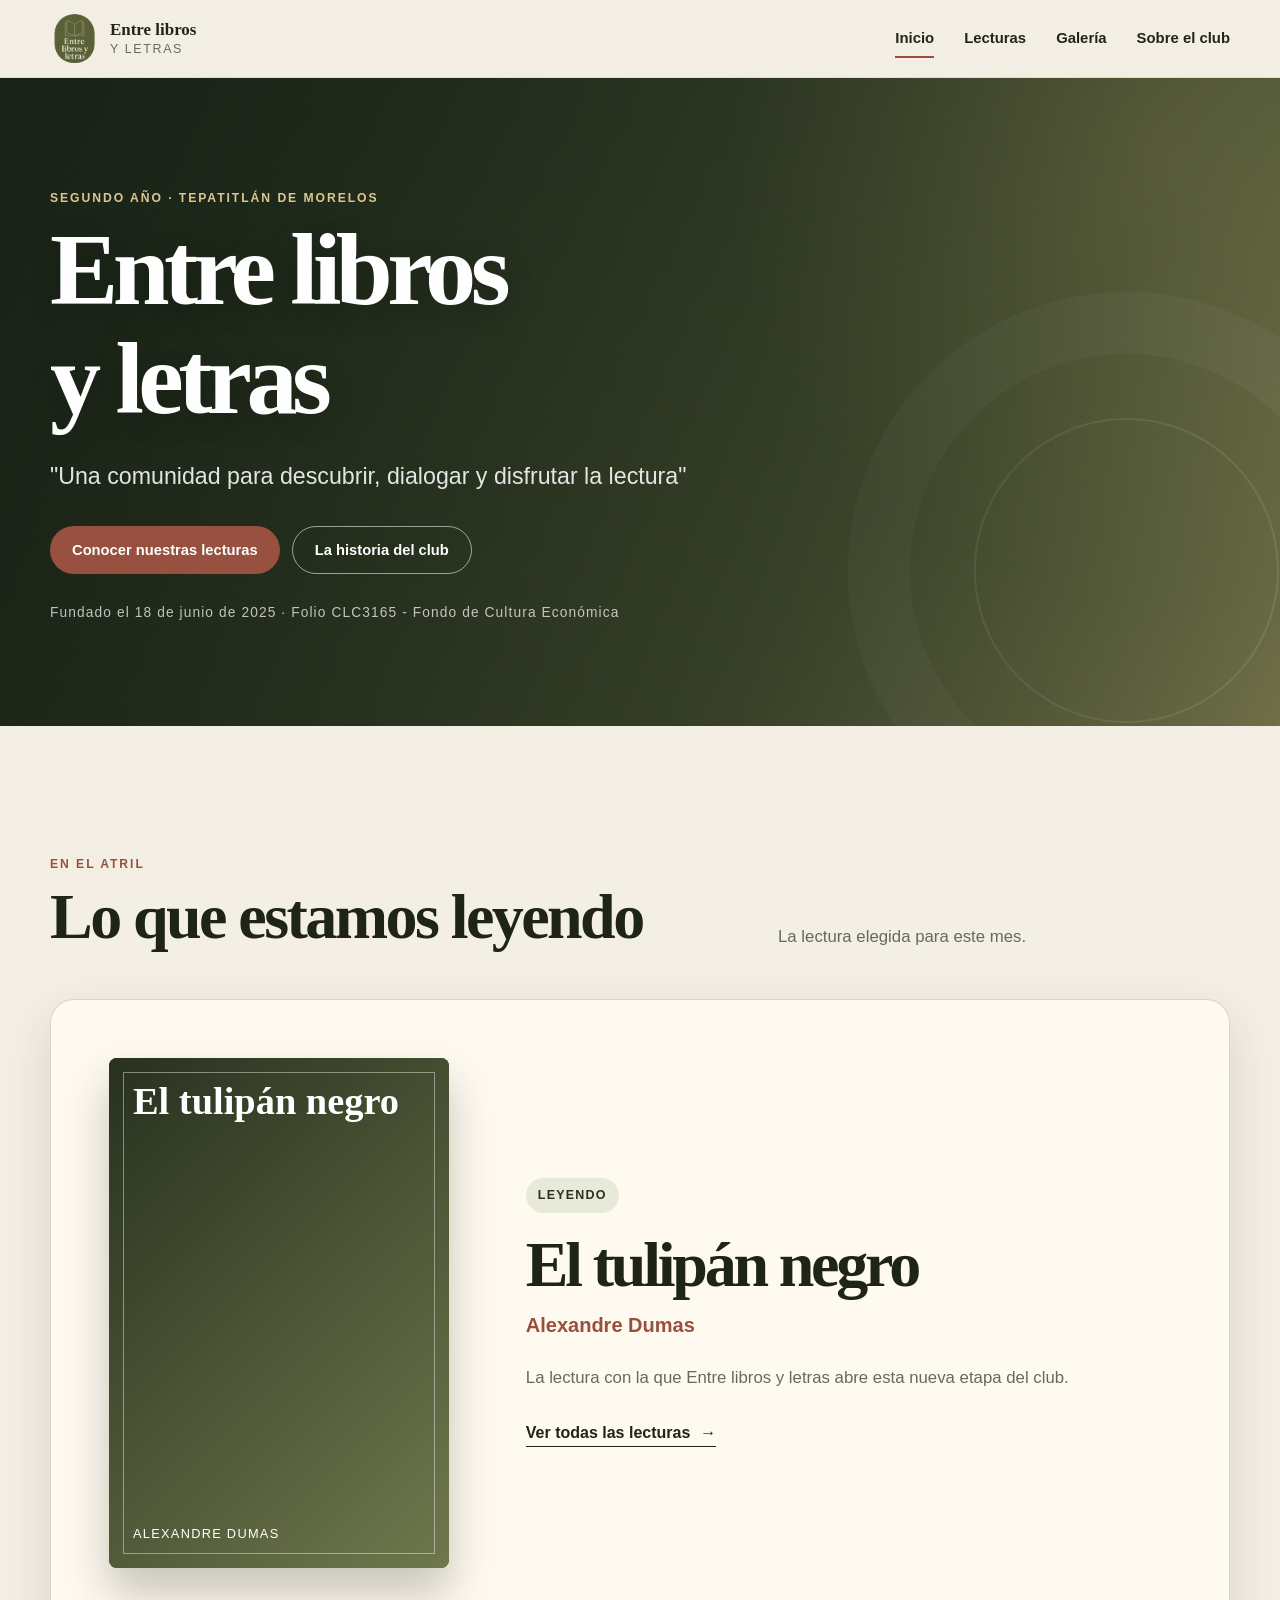
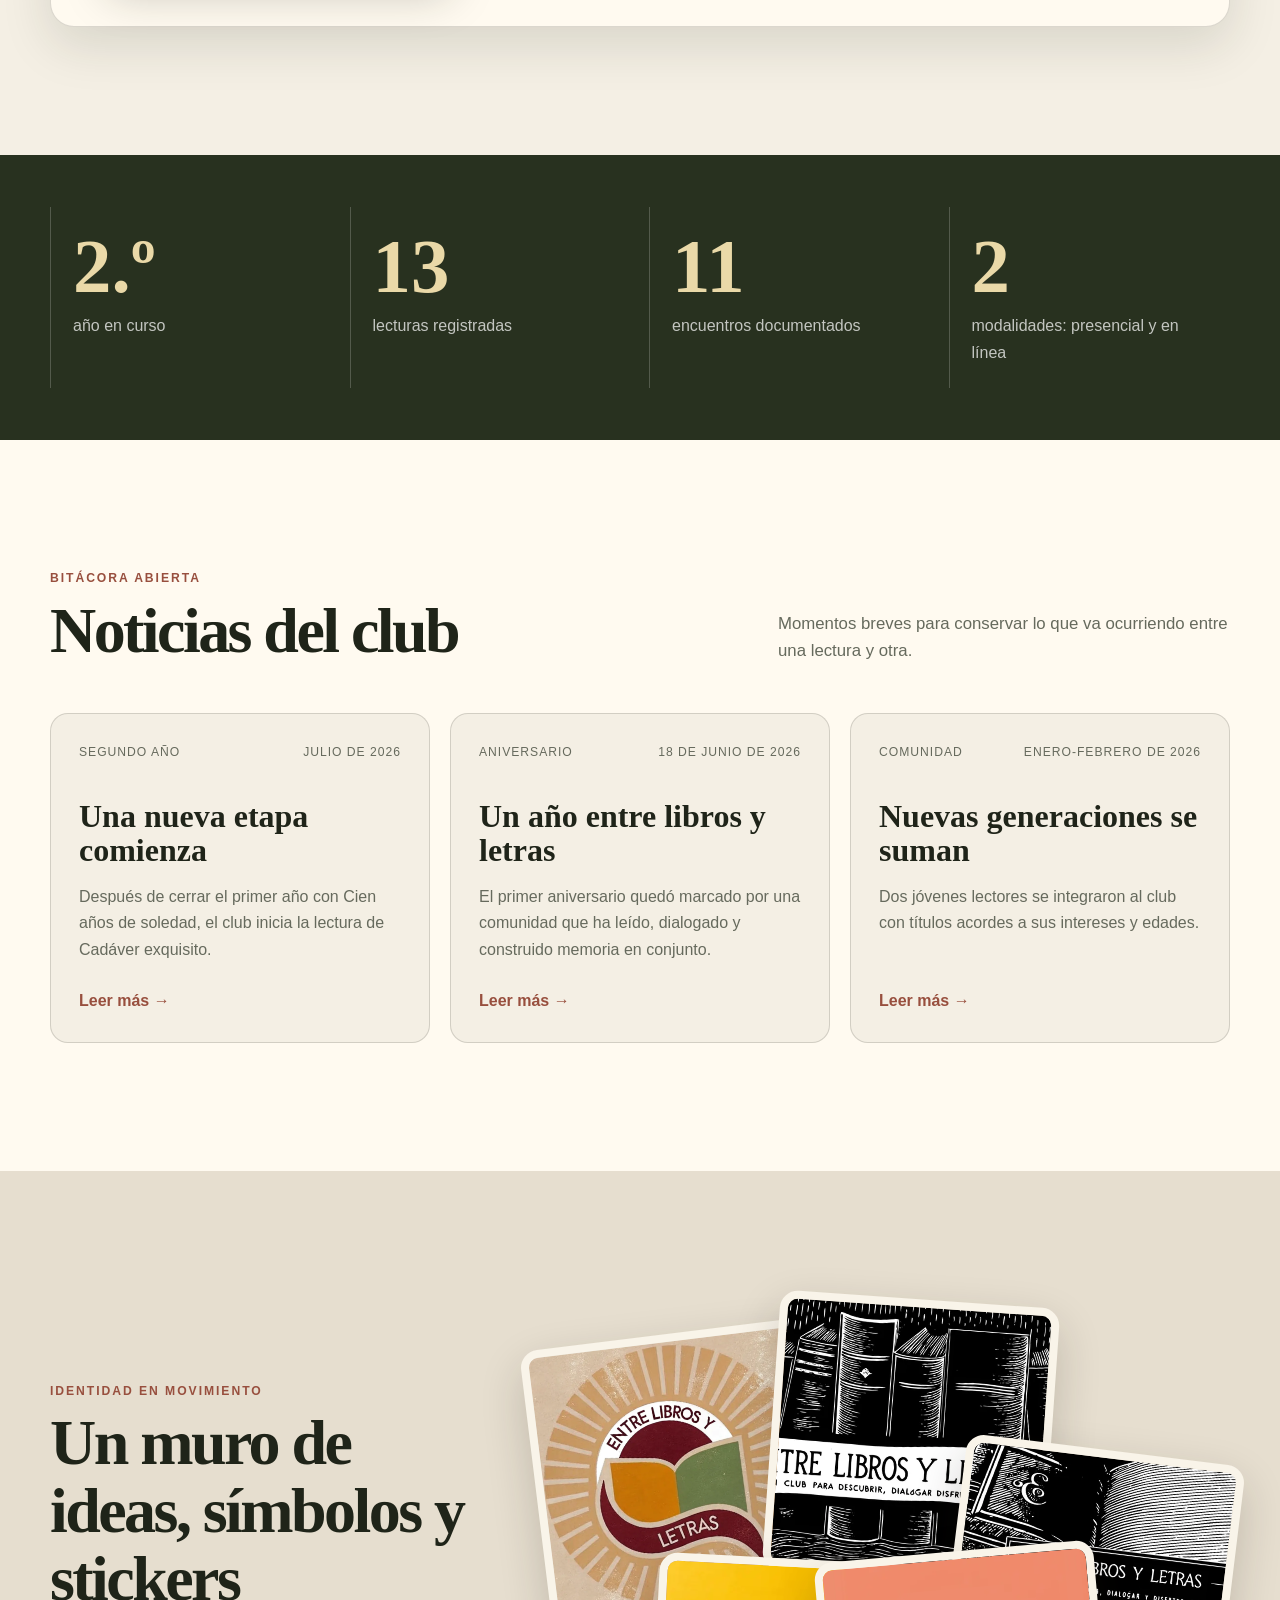
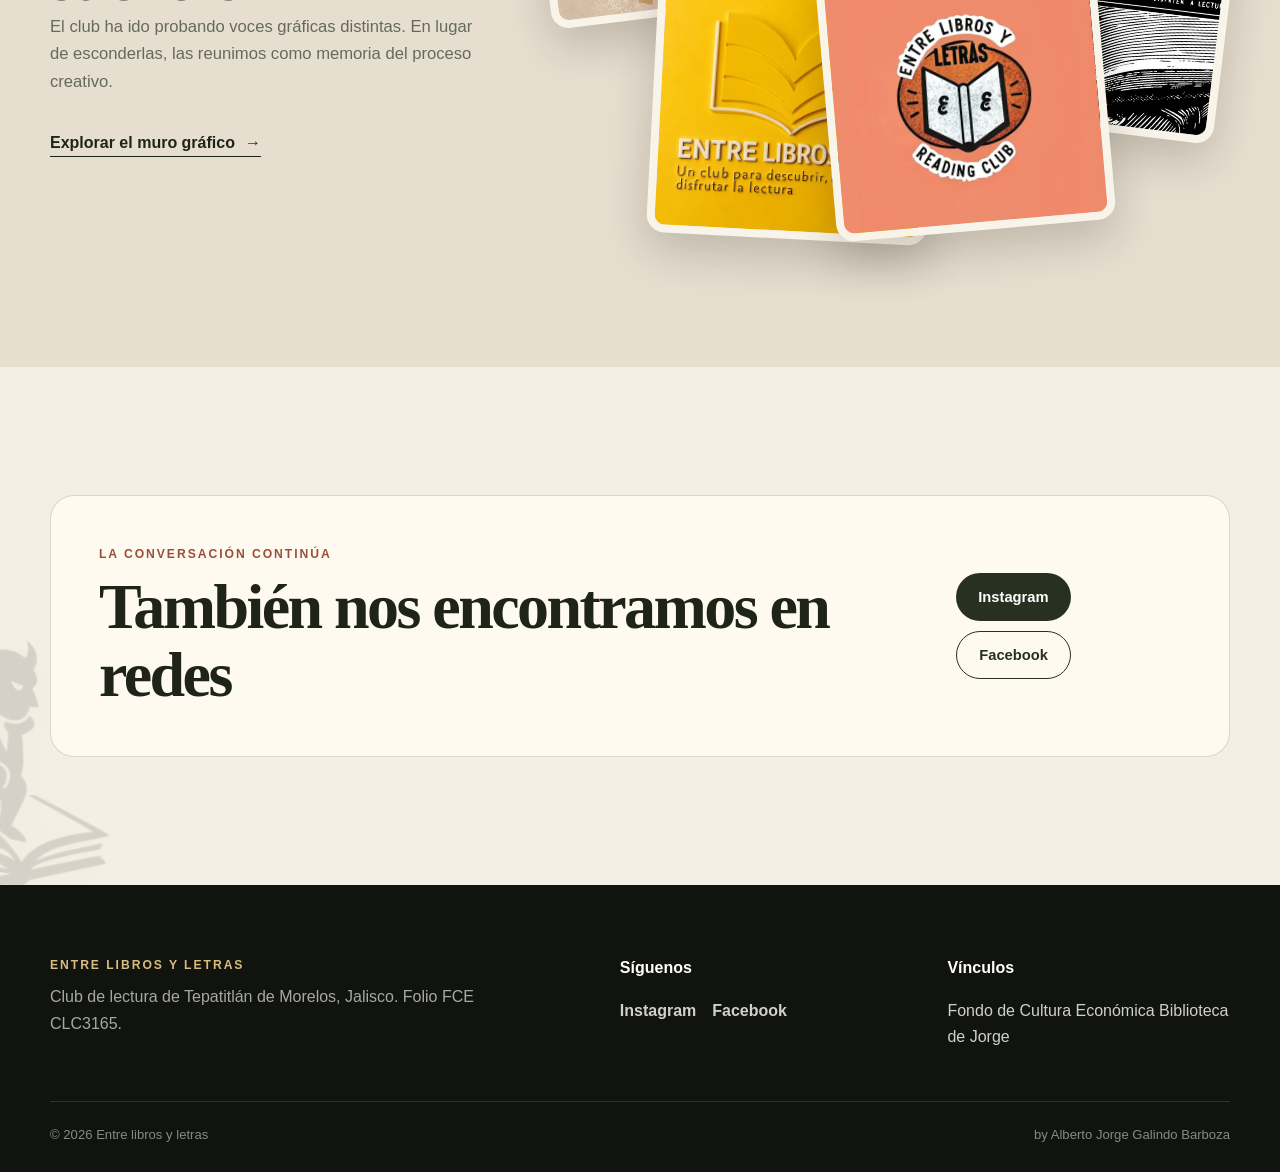
==== commit fa5b6684: "Actualiza estadísticas públicas del club" ====
--- a/index.html
+++ b/index.html
@@ -46,8 +46,8 @@
 <section class="section stats-section">
   <div class="container stats-grid">
     <article><strong>2.º</strong><span>año en curso</span></article>
-    <article><strong>12</strong><span>lecturas registradas</span></article>
-    <article><strong>10</strong><span>encuentros documentados</span></article>
+    <article><strong>13</strong><span>lecturas registradas</span></article>
+    <article><strong>11</strong><span>encuentros documentados</span></article>
     <article><strong>2</strong><span>modalidades: presencial y en línea</span></article>
   </div>
 </section>
